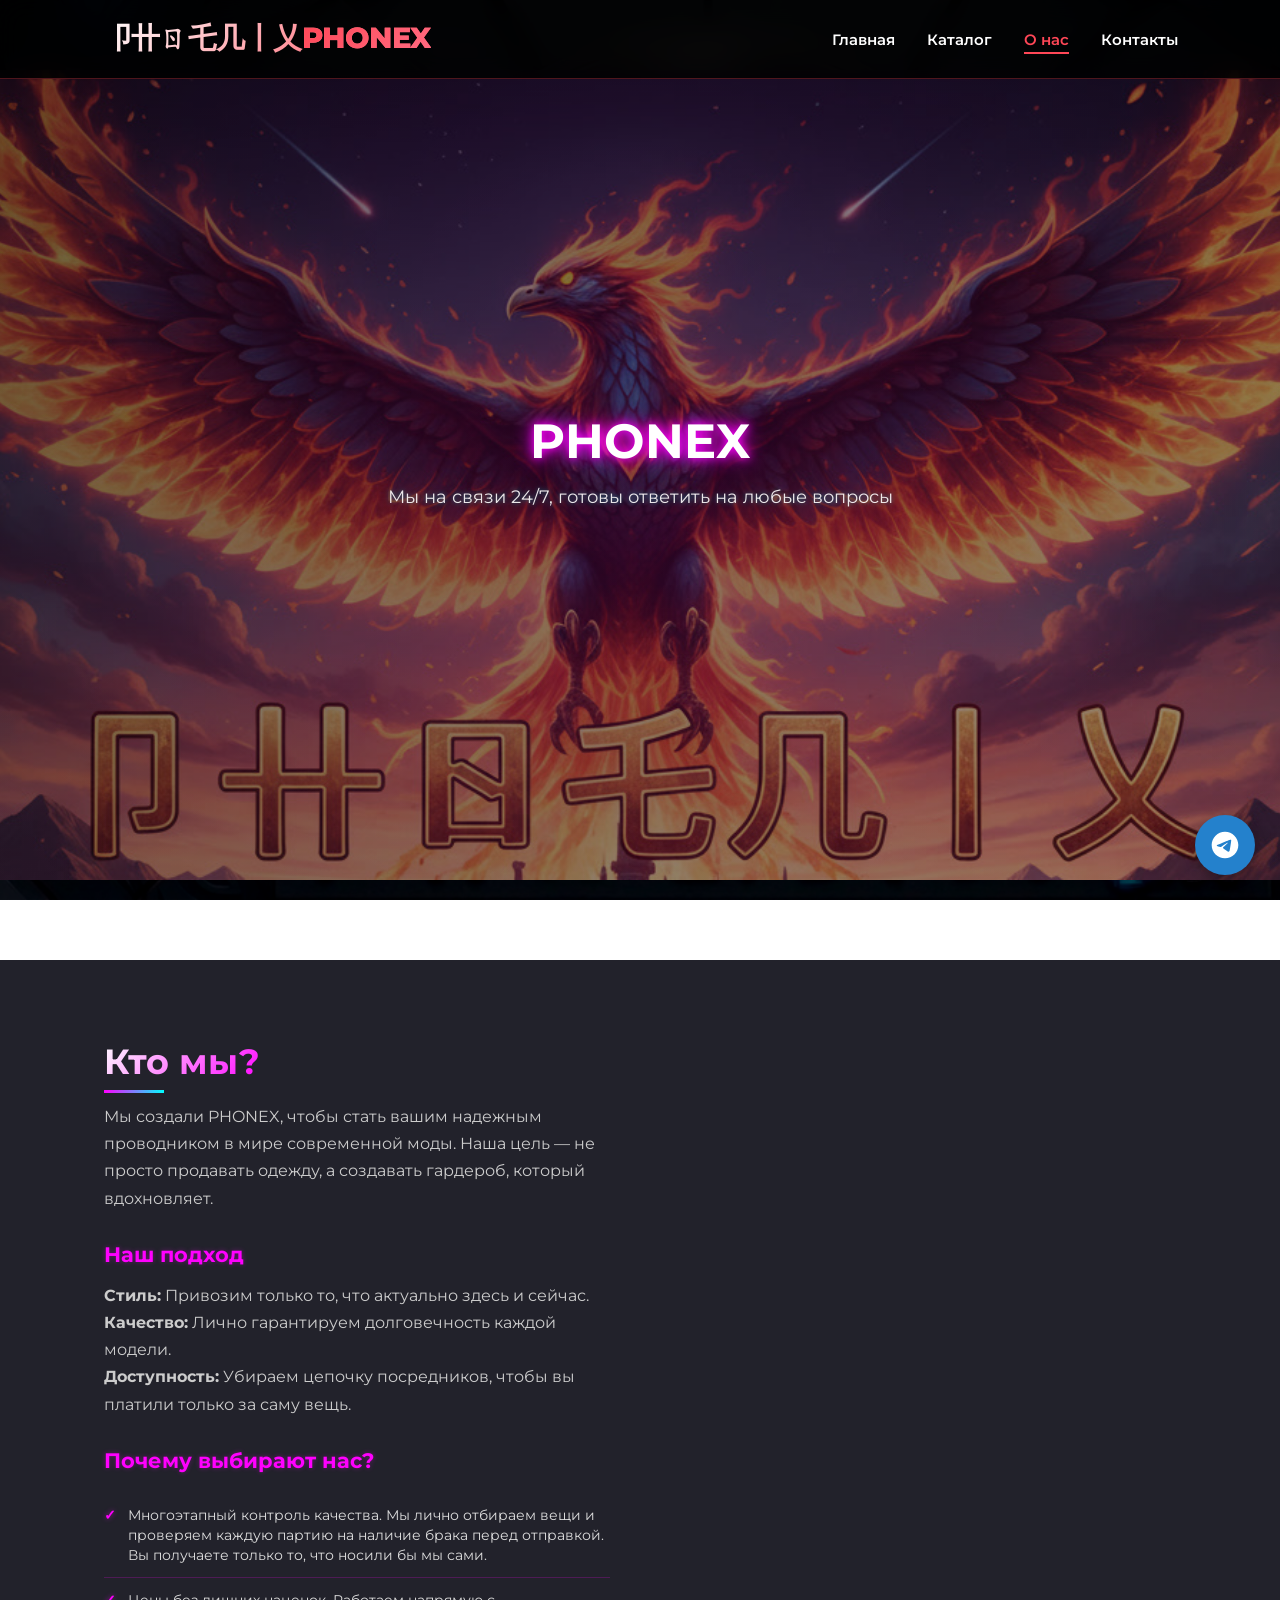
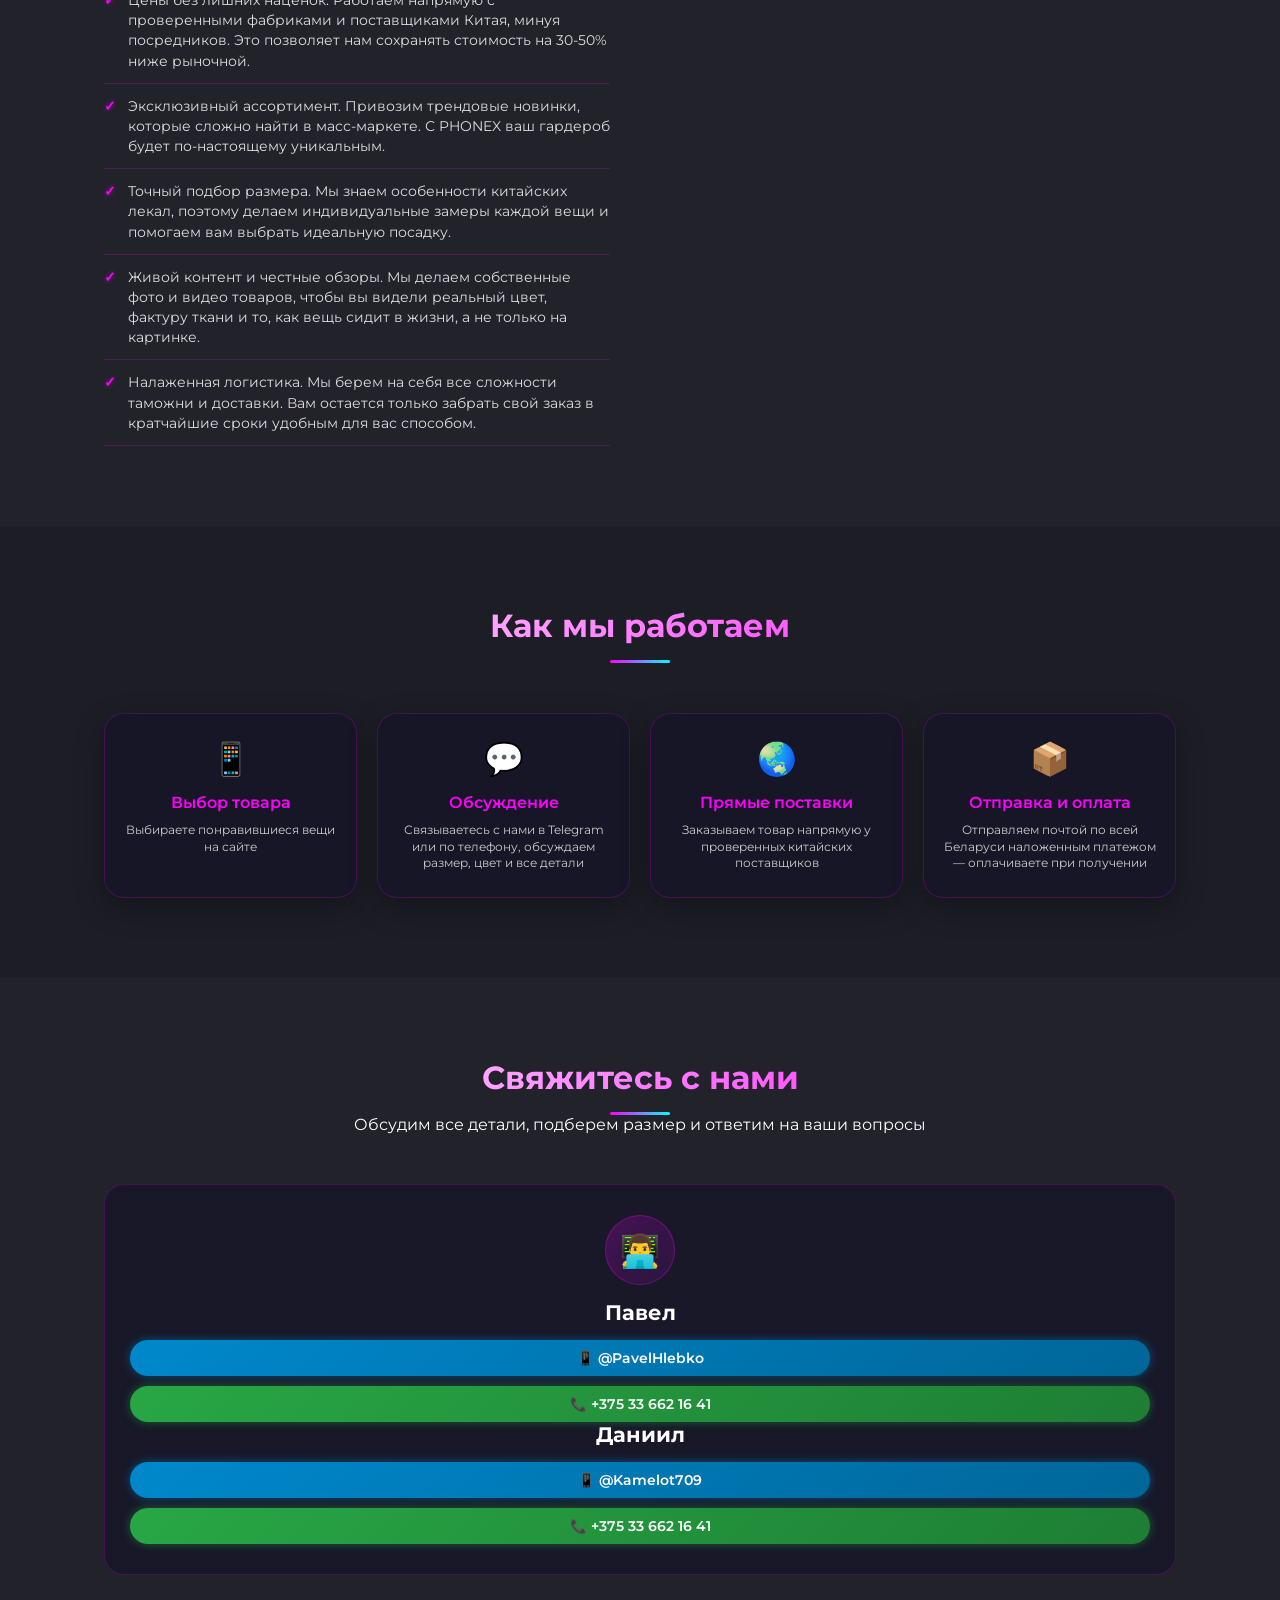
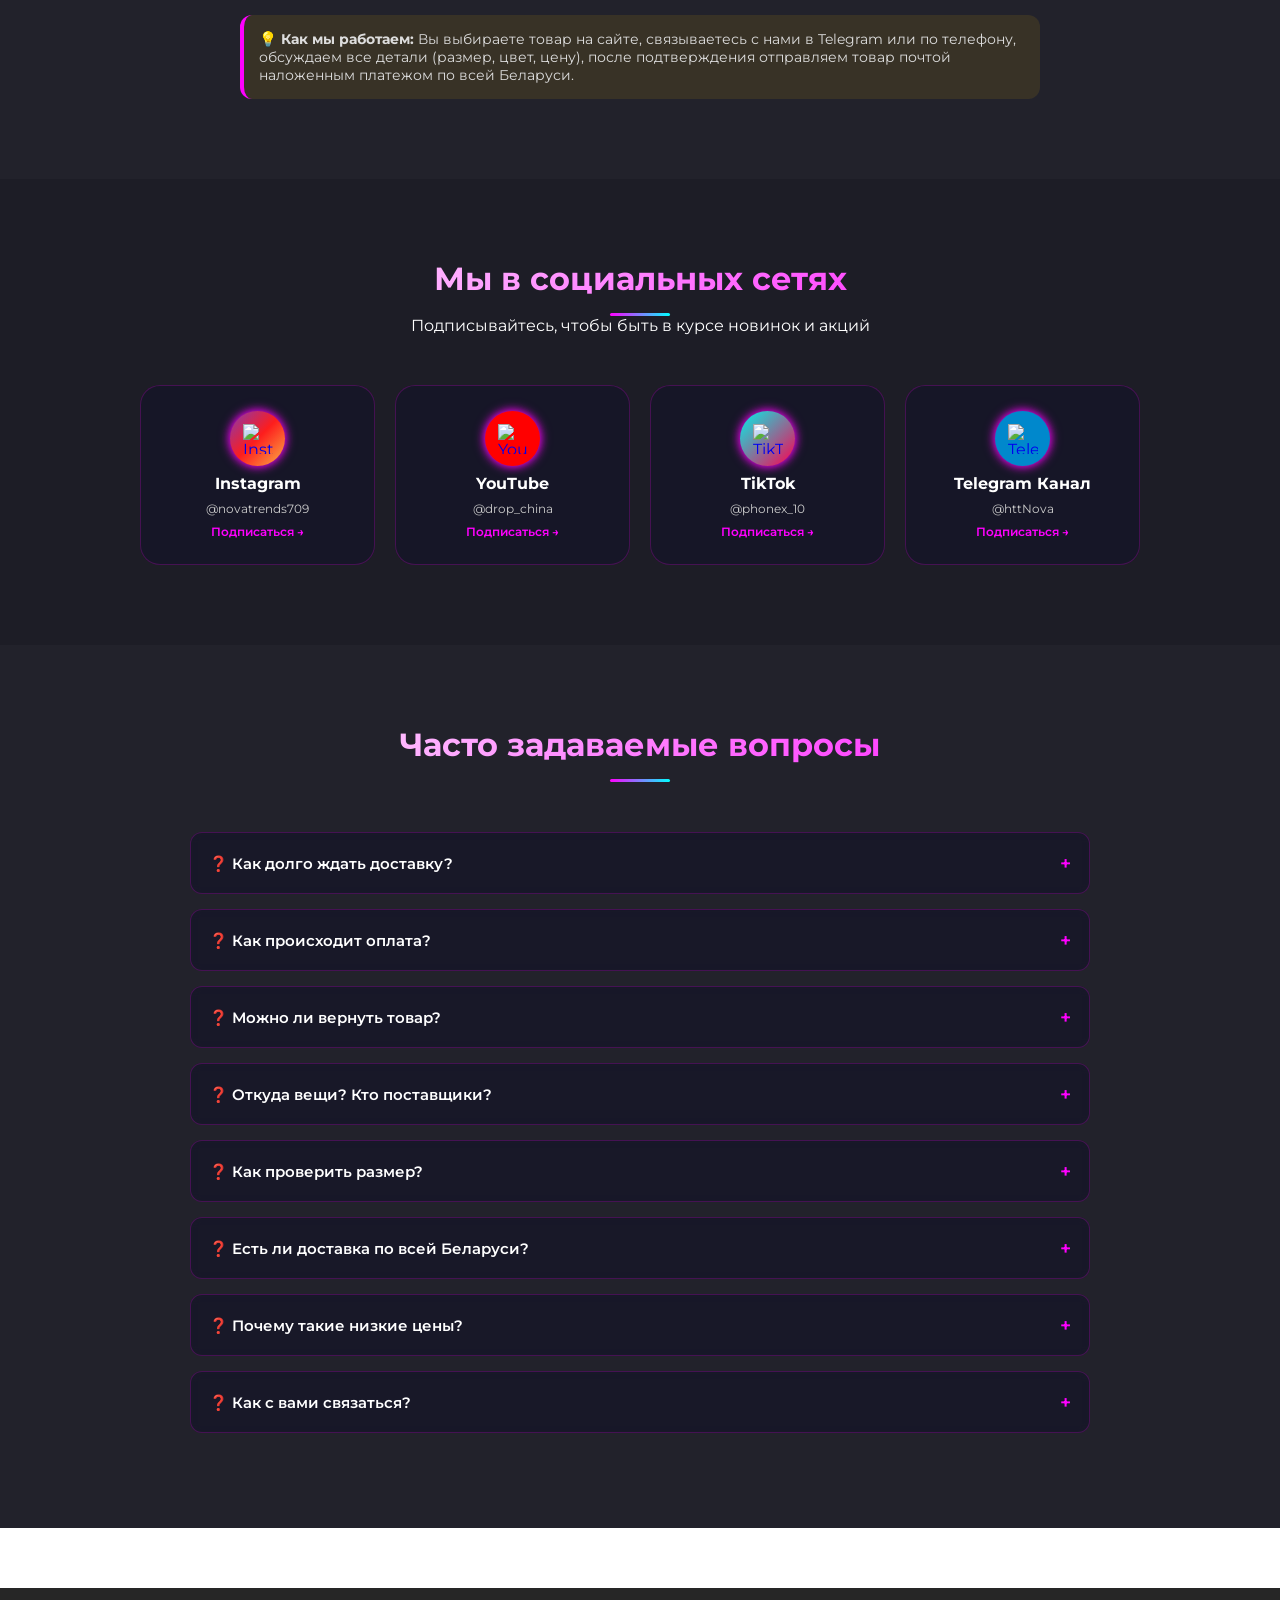
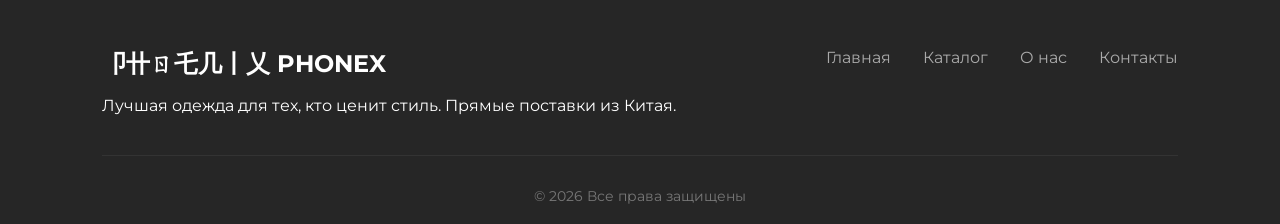
==== contacts.html @ ec7fefde "Update contacts.html" ====
<!DOCTYPE html>
<html lang="ru">
<head>
    <meta charset="UTF-8">
    <meta name="viewport" content="width=device-width, initial-scale=1.0, user-scalable=yes">
    <title>PHONEX | Контакты и о нас</title>
    
    <link href="https://fonts.googleapis.com/css2?family=Montserrat:wght@300;400;500;600;700;800&display=swap" rel="stylesheet">
    <link rel="stylesheet" href="css/global.css">
    <link rel="stylesheet" href="css/contacts.css">
</head>
<body>

    <nav class="navbar">
        <div class="logo">卩卄ㄖ乇几丨乂<span>PHONEX</span></div>
        <div class="burger" id="burger">
            <div></div>
            <div></div>
            <div></div>
        </div>
        <ul class="nav-links" id="navLinks">
            <li><a href="index.html">Главная</a></li>
            <li><a href="index.html#catalog">Каталог</a></li>
            <li><a href="contacts.html" class="active">О нас</a></li>
            <li><a href="#contacts">Контакты</a></li>
        </ul>
    </nav>

    <!-- Hero секция -->
    <header class="hero">
        <div class="hero-content">
            <h1>PHONEX</h1>
            <p>Мы на связи 24/7, готовы ответить на любые вопросы</p>
        </div>
    </header>

    <!-- О нас -->
    <section class="about-section">
        <div class="container">
            <div class="about-grid">
                <div class="about-text">
                    <h2>Кто мы?</h2>
                    <p>Мы создали PHONEX, чтобы стать вашим надежным проводником в мире современной моды. Наша цель — не просто продавать одежду, а создавать гардероб, который вдохновляет.</p>
                    
                    <h3>Наш подход</h3>
                    <p><strong>Стиль:</strong> Привозим только то, что актуально здесь и сейчас.<br>
                    <strong>Качество:</strong> Лично гарантируем долговечность каждой модели.<br>
                    <strong>Доступность:</strong> Убираем цепочку посредников, чтобы вы платили только за саму вещь.</p>
                    
                    <h3>Почему выбирают нас?</h3>
                    <ul class="advantages-list">
                        <li>Многоэтапный контроль качества. Мы лично отбираем вещи и проверяем каждую партию на наличие брака перед отправкой. Вы получаете только то, что носили бы мы сами.</li>
                        <li>Цены без лишних наценок. Работаем напрямую с проверенными фабриками и поставщиками Китая, минуя посредников. Это позволяет нам сохранять стоимость на 30-50% ниже рыночной.</li>
                        <li>Эксклюзивный ассортимент. Привозим трендовые новинки, которые сложно найти в масс-маркете. С PHONEX ваш гардероб будет по-настоящему уникальным.</li>
                        <li>Точный подбор размера. Мы знаем особенности китайских лекал, поэтому делаем индивидуальные замеры каждой вещи и помогаем вам выбрать идеальную посадку.</li>
                        <li>Живой контент и честные обзоры. Мы делаем собственные фото и видео товаров, чтобы вы видели реальный цвет, фактуру ткани и то, как вещь сидит в жизни, а не только на картинке.</li>
                        <li>Налаженная логистика. Мы берем на себя все сложности таможни и доставки. Вам остается только забрать свой заказ в кратчайшие сроки удобным для вас способом.</li>
                    </ul>
                </div>
             <!-- <div class="about-image">
                   <img src="images/phoenix.jpg" alt="PHOENIX">
               </div> -->
            </div>
        </div>
    </section>

    <!-- Доставка -->
    <section class="delivery-section">
        <div class="container">
            <div class="section-title">
                <h2>Как мы работаем</h2>
                <div class="underline"></div>
            </div>
            <div class="delivery-grid">
                <div class="delivery-item">
                    <div class="delivery-icon">📱</div>
                    <h3>Выбор товара</h3>
                    <p>Выбираете понравившиеся вещи на сайте</p>
                </div>
                <div class="delivery-item">
                    <div class="delivery-icon">💬</div>
                    <h3>Обсуждение</h3>
                    <p>Связываетесь с нами в Telegram или по телефону, обсуждаем размер, цвет и все детали</p>
                </div>
                <div class="delivery-item">
                    <div class="delivery-icon">🌏</div>
                    <h3>Прямые поставки</h3>
                    <p>Заказываем товар напрямую у проверенных китайских поставщиков</p>
                </div>
                <div class="delivery-item">
                    <div class="delivery-icon">📦</div>
                    <h3>Отправка и оплата</h3>
                    <p>Отправляем почтой по всей Беларуси наложенным платежом — оплачиваете при получении</p>
                </div>
            </div>
        </div>
    </section>

    <!-- Контакты -->
    <section id="contacts" class="contacts-section">
        <div class="container">
            <div class="section-title">
                <h2>Свяжитесь с нами</h2>
                <div class="underline"></div>
                <p>Обсудим все детали, подберем размер и ответим на ваши вопросы</p>
            </div>
            
            <div class="contact-card">
    <div class="contact-icon">👨‍💻</div>
    
    <h3>Павел</h3>
    <div class="contact-links">
        <a href="https://t.me/PavelHlebko" id="link-pavel" class="contact-btn telegram" target="_blank">
            📱 @PavelHlebko
        </a>
        <a href="tel:+375336621641" class="contact-btn phone" target="_blank">
            📞 +375 33 662 16 41
        </a>
    </div>

    <h3>Даниил</h3>
    <div class="contact-links">
        <a href="https://t.me/Kamelot709" id="link-daniil" class="contact-btn telegram" target="_blank">
            📱 @Kamelot709
        </a>
        <a href="tel:+375336621641" class="contact-btn phone" target="_blank">
            📞 +375 33 662 16 41
        </a>
    </div>
</div>
            
            <div class="info-message">
                <p>💡 <strong>Как мы работаем:</strong> Вы выбираете товар на сайте, связываетесь с нами в Telegram или по телефону, обсуждаем все детали (размер, цвет, цену), после подтверждения отправляем товар почтой наложенным платежом по всей Беларуси.</p>
            </div>
        </div>
    </section>

    <!-- СОЦИАЛЬНЫЕ СЕТИ -->
    <section class="social-section">
        <div class="container">
            <div class="section-title">
                <h2>Мы в социальных сетях</h2>
                <div class="underline"></div>
                <p>Подписывайтесь, чтобы быть в курсе новинок и акций</p>
            </div>
            
            <div class="social-grid">
                <a href="https://www.instagram.com/novatrends709?igsh=MXRoZnNlamFiOXAwdA==" class="social-card" target="_blank" rel="noopener noreferrer">
                    <div class="social-icon instagram">
                        <img src="https://cdn-icons-png.flaticon.com/512/2111/2111463.png" alt="Instagram" width="40" height="40">
                    </div>
                    <h3>Instagram</h3>
                    <p>@novatrends709</p>
                    <span class="social-follow">Подписаться →</span>
                </a>
                
                <a href="https://youtube.com/@drop_china?si=KoEYRS-e4MG2yj-L" class="social-card" target="_blank" rel="noopener noreferrer">
                    <div class="social-icon youtube">
                        <img src="https://cdn-icons-png.flaticon.com/512/1384/1384060.png" alt="YouTube" width="40" height="40">
                    </div>
                    <h3>YouTube</h3>
                    <p>@drop_china</p>
                    <span class="social-follow">Подписаться →</span>
                </a>
                
                <a href="https://www.tiktok.com/@phonex_10?_r=1&_t=ZS-95ryJPwSrS5" class="social-card" target="_blank" rel="noopener noreferrer">
                    <div class="social-icon tiktok">
                        <img src="https://cdn-icons-png.flaticon.com/512/3046/3046126.png" alt="TikTok" width="40" height="40">
                    </div>
                    <h3>TikTok</h3>
                    <p>@phonex_10</p>
                    <span class="social-follow">Подписаться →</span>
                </a>
                
                <a href="https://t.me/httNova" class="social-card" target="_blank" rel="noopener noreferrer">
                    <div class="social-icon telegram-channel">
                        <img src="https://cdn-icons-png.flaticon.com/512/2111/2111646.png" alt="Telegram" width="40" height="40">
                    </div>
                    <h3>Telegram Канал</h3>
                    <p>@httNova</p>
                    <span class="social-follow">Подписаться →</span>
                </a>
            </div>
        </div>
    </section>

    <!-- FAQ -->
    <section class="faq-section">
        <div class="container">
            <div class="section-title">
                <h2>Часто задаваемые вопросы</h2>
                <div class="underline"></div>
            </div>
            
            <div class="faq-grid">
                <div class="faq-item">
                    <div class="faq-question">❓ Как долго ждать доставку?</div>
                    <div class="faq-answer">Обычно доставка по Беларуси занимает 7-14 дней после отправки. Отправляем заказ в течение 1-2 дней после подтверждения всех деталей.</div>
                </div>
                <div class="faq-item">
                    <div class="faq-question">❓ Как происходит оплата?</div>
                    <div class="faq-answer">Оплата наложенным платежом при получении на почте. Вы сначала смотрите товар, потом оплачиваете. Это безопасно и удобно!</div>
                </div>
                <div class="faq-item">
                    <div class="faq-question">❓ Можно ли вернуть товар?</div>
                    <div class="faq-answer">Да, вы можете вернуть товар в течение 14 дней, если он не подошел по размеру, фасону или качеству. Обмен и возврат работают по закону о защите прав потребителей.</div>
                </div>
                <div class="faq-item">
                    <div class="faq-question">❓ Откуда вещи? Кто поставщики?</div>
                    <div class="faq-answer">Все вещи привозим напрямую из Китая от проверенных поставщиков, которых лично отбираем.</div>
                </div>
                <div class="faq-item">
                    <div class="faq-question">❓ Как проверить размер?</div>
                    <div class="faq-answer">Мы поможем подобрать идеальный размер по вашим параметрам. Просто напишите нам свой рост, вес и обычный размер одежды — подберем лучший вариант!</div>
                </div>
                <div class="faq-item">
                    <div class="faq-question">❓ Есть ли доставка по всей Беларуси?</div>
                    <div class="faq-answer">Да! Доставляем почтой в любой город Беларуси: Минск, Гомель, Брест, Витебск, Гродно, Могилёв и все небольшие населенные пункты.</div>
                </div>
                <div class="faq-item">
                    <div class="faq-question">❓ Почему такие низкие цены?</div>
                    <div class="faq-answer">Мы работаем напрямую с китайскими поставщиками и производителями, без посредников. Экономию передаем вам!</div>
                </div>
                <div class="faq-item">
                    <div class="faq-question">❓ Как с вами связаться?</div>
                    <div class="faq-answer">Самый быстрый способ — Telegram (@Kamelot709 или @PavelHlebko). Также можно позвонить по телефонам, указанным выше. Отвечаем быстро!</div>
                </div>
            </div>
        </div>
    </section>

    <!-- Footer -->
    <footer>
        <div class="footer-content">
            <div class="footer-section">
                <h3>卩卄ㄖ乇几丨乂 PHONEX</h3>
                <p>Лучшая одежда для тех, кто ценит стиль. Прямые поставки из Китая.</p>
            </div>
            <div class="footer-links">
                <a href="index.html">Главная</a>
                <a href="index.html#catalog">Каталог</a>
                <a href="contacts.html">О нас</a>
                <a href="#contacts">Контакты</a>
            </div>
        </div>
        <p class="copyright">&copy; 2026 Все права защищены</p>
    </footer>

    <script src="js/global.js"></script>
    <script>
        // Аккордеон для FAQ
        document.querySelectorAll('.faq-question').forEach(question => {
            question.addEventListener('click', () => {
                const faqItem = question.parentElement;
                faqItem.classList.toggle('active');
            });
        });

        // Проверяем, был ли выбран товар с главной страницы
        document.addEventListener('DOMContentLoaded', () => {
            const selectedProduct = localStorage.getItem('selectedProduct');
            if (selectedProduct) {
                const infoMessage = document.querySelector('.info-message');
                if (infoMessage) {
                    const notice = document.createElement('div');
                    notice.style.cssText = `
                        background: rgba(255,0,255,0.15);
                        border-left: 4px solid #ff00ff;
                        padding: 15px;
                        margin-bottom: 20px;
                        border-radius: 12px;
                        color: #fff;
                        text-shadow: 0 0 5px rgba(255,0,255,0.5);
                    `;
                    notice.innerHTML = `✨ Вы выбрали товар: <strong style="color: #ff00ff;">${selectedProduct}</strong><br>Свяжитесь с нами удобным для вас способом, чтобы обсудить детали покупки!`;
                    infoMessage.parentNode.insertBefore(notice, infoMessage);
                }
                localStorage.removeItem('selectedProduct');
            }
        });
    </script>
    <a href="https://t.me/PhoenixClothes_bot" class="tg-floating-button" target="_blank" rel="noopener noreferrer">
        <svg viewBox="0 0 24 24" class="tg-icon">
            <path d="M12 2C6.48 2 2 6.48 2 12s4.48 10 10 10 10-4.48 10-10S17.52 2 12 2zm4.64 6.8c-.15 1.58-.8 5.42-1.13 7.19-.14.75-.42 1-.68 1.03-.58.05-1.02-.38-1.58-.75-.88-.58-1.38-.94-2.23-1.5-1-.65-.35-1.01.22-1.59.15-.15 2.71-2.48 2.76-2.69a.2.2 0 0 0-.05-.18c-.06-.05-.14-.03-.21-.02-.09.02-1.49.95-4.22 2.79-.4.27-.76.41-1.08.4-.36-.01-1.04-.2-1.55-.37-.63-.2-1.12-.31-1.08-.66.02-.18.27-.36.74-.55 2.92-1.27 4.86-2.11 5.83-2.51 2.78-1.16 3.35-1.36 3.73-1.36.08 0 .27.02.39.12.1.08.13.19.14.27-.01.06.01.24 0 .38z"/>
        </svg>
    </a>
</body>
</html>
---- css/global.css ----
/* ========================================
   GLOBAL STYLES - с фоновым изображением
   ======================================== */
* {
    margin: 0;
    padding: 0;
    box-sizing: border-box;
}

/* Базовый масштаб для всего сайта */
:root {
    --base-scale: 1;
    --primary: #ff4757;
    --primary-dark: #e03e4e;
    --dark: #1a1a2e;
    --gray: #6c757d;
    --gray-light: #f8f9fa;
    --white: #ffffff;
    --shadow: 0 10px 30px rgba(0,0,0,0.05);
    --shadow-hover: 0 20px 40px rgba(0,0,0,0.1);
    --border-radius: 20px;
    --transition: all 0.3s cubic-bezier(0.4, 0, 0.2, 1);
}

/* === ФОНОВОЕ ИЗОБРАЖЕНИЕ ДЛЯ ВСЕГО САЙТА === */
body {
    font-family: 'Montserrat', sans-serif;
    background: url('../images/BackgroundMain.png') center/cover fixed no-repeat;
    color: #ffffff;
    scroll-behavior: smooth;
    overflow-x: hidden;
    position: relative;
    min-height: 100vh;
}

/* Затемняющий слой поверх фона */
body::before {
    content: '';
    position: fixed;
    top: 0;
    left: 0;
    width: 100%;
    height: 100%;
    background: rgba(0, 0, 0, 0.7);
    z-index: -1;
}

/* Навигация - тёмная, НЕ меняет цвет при скролле */
.navbar {
    display: flex;
    justify-content: space-between;
    align-items: center;
    padding: 1.2rem 8%;
    background: rgba(0, 0, 0, 0.85);
    backdrop-filter: blur(12px);
    position: fixed;
    width: 100%;
    top: 0;
    z-index: 1000;
    border-bottom: 1px solid rgba(255, 71, 87, 0.3);
    transition: all 0.3s ease;
}

/* Убираем изменение цвета навбара при скролле */
.navbar.scrolled {
    background: rgba(0, 0, 0, 0.9);
}

.logo {
    font-size: 1.8rem;
    font-weight: 800;
    letter-spacing: -0.5px;
    background: linear-gradient(135deg, #ffffff 0%, #ff4757 100%);
    -webkit-background-clip: text;
    background-clip: text;
    color: transparent;
}

.logo span { 
    background: linear-gradient(135deg, #ff4757 0%, #ff6b81 100%);
    -webkit-background-clip: text;
    background-clip: text;
    color: transparent;
}

.nav-links {
    display: flex;
    list-style: none;
    gap: 2rem;
}

.nav-links li a {
    text-decoration: none;
    color: #ffffff;
    font-size: 0.95rem;
    font-weight: 600;
    transition: 0.3s;
    position: relative;
}

.nav-links li a::after {
    content: '';
    position: absolute;
    bottom: -5px;
    left: 0;
    width: 0;
    height: 2px;
    background: #ff4757;
    transition: 0.3s;
}

.nav-links li a:hover::after,
.nav-links li a.active::after {
    width: 100%;
}

.nav-links li a:hover,
.nav-links li a.active {
    color: #ff4757;
}

/* Бургер-меню */
.burger {
    display: none;
    flex-direction: column;
    cursor: pointer;
    gap: 5px;
}

.burger div {
    width: 25px;
    height: 2px;
    background: #ffffff;
    transition: 0.3s;
}

/* Hero секция - для главной страницы */
.hero {
    height: 90vh;
    background: rgba(0,0,0,0.3);
    display: flex;
    align-items: center;
    justify-content: center;
    text-align: center;
    color: white;
    margin-bottom: 80px;
    margin-top: 70px;
    border-radius: 0;
}

.hero-content h1 {
    font-size: 4rem;
    font-weight: 800;
    margin-bottom: 1rem;
    text-shadow: 2px 2px 4px rgba(0,0,0,0.5);
}

.hero-content p {
    font-size: 1.2rem;
    margin-bottom: 2rem;
    text-shadow: 1px 1px 2px rgba(0,0,0,0.5);
}

/* Модальное окно */
.modal {
    display: none;
    position: fixed;
    top: 0;
    left: 0;
    width: 100%;
    height: 100%;
    background: rgba(0,0,0,0.9);
    z-index: 2000;
    justify-content: center;
    align-items: center;
}

.modal-content {
    background: white;
    max-width: 500px;
    width: 90%;
    border-radius: 24px;
    padding: 2rem;
    text-align: center;
    position: relative;
    animation: modalFade 0.3s ease;
}

.close-modal {
    position: absolute;
    top: 15px;
    right: 20px;
    font-size: 2rem;
    cursor: pointer;
    color: #999;
    transition: 0.3s;
}

.close-modal:hover {
    color: #ff4757;
}

@keyframes modalFade {
    from { transform: scale(0.8); opacity: 0; }
    to { transform: scale(1); opacity: 1; }
}

/* Footer */
footer {
    background: rgba(0, 0, 0, 0.85);
    backdrop-filter: blur(10px);
    color: #fff;
    padding: 60px 8% 20px;
    margin-top: 60px;
}

.footer-content {
    display: flex;
    justify-content: space-between;
    flex-wrap: wrap;
    gap: 2rem;
    border-bottom: 1px solid #333;
    padding-bottom: 40px;
}

.footer-section h3 {
    font-size: 1.5rem;
    margin-bottom: 1rem;
}

.footer-links {
    display: flex;
    gap: 2rem;
    flex-wrap: wrap;
}

.footer-links a {
    color: #aaa;
    text-decoration: none;
    transition: 0.3s;
}

.footer-links a:hover { 
    color: #ff4757; 
}

.copyright {
    text-align: center;
    margin-top: 2rem;
    color: #777;
    font-size: 0.85rem;
}

/* Toast уведомления */
.toast {
    position: fixed;
    bottom: 30px;
    right: 30px;
    background: #ff4757;
    color: white;
    padding: 1rem 1.5rem;
    border-radius: 50px;
    font-weight: 500;
    z-index: 1500;
    animation: slideIn 0.3s ease;
    box-shadow: 0 5px 15px rgba(0,0,0,0.2);
}

@keyframes slideIn {
    from { transform: translateX(100%); opacity: 0; }
    to { transform: translateX(0); opacity: 1; }
}

/* Адаптив */
@media (max-width: 768px) {
    .burger { display: flex; }
    
    .nav-links {
        position: fixed;
        top: 70px;
        left: -100%;
        width: 100%;
        height: calc(100vh - 70px);
        background: rgba(0, 0, 0, 0.95);
        backdrop-filter: blur(12px);
        flex-direction: column;
        align-items: center;
        padding-top: 3rem;
        transition: 0.4s;
        gap: 2rem;
        z-index: 999;
    }
    
    .nav-links li a {
        color: white;
        font-size: 1.2rem;
    }
    
    .nav-links.active { left: 0; }
    .footer-content { flex-direction: column; text-align: center; }
    .footer-links { justify-content: center; }
    .hero { height: 70vh; margin-top: 60px; }
    .hero-content h1 { font-size: 2.2rem; }
}
/* ========== КИБЕРПАНК СТИЛИЗАЦИЯ ========== */

/* Неоновые цвета */
:root {
    --neon-pink: #ff00ff;
    --neon-cyan: #00ffff;
    --neon-purple: #bf00ff;
}

/* Глитч анимация */
@keyframes glitch {
    0%, 100% { text-shadow: -2px 0 var(--neon-cyan), 2px 0 var(--neon-pink); }
    50% { text-shadow: 2px 0 var(--neon-cyan), -2px 0 var(--neon-pink); }
}

/* Заголовок Hero */
.hero-content h1 {
    animation: glitch 3s infinite;
    text-shadow: 0 0 10px var(--neon-pink);
}

/* Кнопки */
.cta-btn, .discuss-btn, .modal-contact-btn, .filter-btn.active {
    background: linear-gradient(135deg, var(--neon-pink), var(--neon-purple));
    box-shadow: 0 0 15px var(--neon-pink);
    border: none;
}

.cta-btn:hover, .discuss-btn:hover {
    box-shadow: 0 0 30px var(--neon-pink);
}

/* Карточки */
.product-card, .contact-card, .delivery-item, .social-card {
    background: rgba(20, 20, 40, 0.7);
    backdrop-filter: blur(10px);
    border: 1px solid rgba(255, 0, 255, 0.3);
}

.product-card:hover, .contact-card:hover {
    border-color: var(--neon-cyan);
    box-shadow: 0 0 20px rgba(0, 255, 255, 0.3);
}

/* Цена, бейджи */
.price, .category-tag, .badge {
    color: var(--neon-pink);
}

.badge, .category-tag {
    background: rgba(0, 0, 0, 0.7);
    backdrop-filter: blur(5px);
}

/* Статистика */
.stats-bar {
    border: 1px solid var(--neon-pink);
    box-shadow: 0 0 15px rgba(255, 0, 255, 0.3);
    background: rgba(0, 0, 0, 0.5);
}

/* Соцсети */
.social-icon {
    filter: drop-shadow(0 0 5px var(--neon-pink));
}

/* Подчёркивание */
.underline {
    background: linear-gradient(90deg, var(--neon-pink), var(--neon-cyan));
    height: 2px;
}

/* =====================================================================
   ДИНАМИЧЕСКАЯ КНОПКА TELEGRAM (ВАРИАНТ 2: ПОКАЧИВАНИЕ)
   ===================================================================== */
.tg-floating-button {
    position: fixed;
    bottom: 25px;       
    right: 25px;        /* Перенос на правую сторону */
    width: 60px;        
    height: 60px;       
    background-color: #2481cc; 
    border-radius: 50%; 
    display: flex;
    align-items: center;
    justify-content: center;
    box-shadow: 0 4px 12px rgba(0, 0, 0, 0.25); 
    z-index: 1000;      
    transition: transform 0.3s ease, background-color 0.3s ease;
    
    /* Подключение анимации покачивания */
    animation: tg-wobble 3.5s infinite ease-in-out;
}

.tg-floating-button:hover {
    transform: scale(1.1) !important; /* !important нужен для перекрытия анимации */
    background-color: #1a6baf;
}

.tg-icon {
    width: 32px;
    height: 32px;
    fill: #ffffff; 
}

/* Логика анимации покачивания (с паузой между циклами) */
@keyframes tg-wobble {
    0%, 100%, 20% { transform: rotate(0); }
    25% { transform: rotate(15deg); }
    30% { transform: rotate(-15deg); }
    35% { transform: rotate(10deg); }
    40% { transform: rotate(-10deg); }
    45% { transform: rotate(0); }
}

/* =====================================================================
   Скрытие элементов интерфейса при открытии внутри Telegram Web App 
   ===================================================================== */
body.telegram-view .navbar,
body.telegram-view .hero,
body.telegram-view footer {
    display: none !important;
}

/* Убираем отступы сверху, так как навбара больше нет */
body.telegram-view main {
    padding-top: 20px !important;
    margin-top: 0 !important;
}
---- css/contacts.css ----
/* ========================================
   CONTACTS PAGE - НЕОНОВАЯ ВЕРСИЯ
   ======================================== */

.container {
    max-width: 1200px;
    margin: 0 auto;
    padding: 0 5%;
}

/* Hero секция - с картинкой phoenix.jpg */
.hero {
    height: 90vh;
    background: linear-gradient(135deg, rgba(0,0,0,0.6), rgba(0,0,0,0.4)), 
                url('../images/phoenix.jpg');
    background-size: cover;
    background-position: center;
    background-repeat: no-repeat;
    display: flex;
    align-items: center;
    justify-content: center;
    text-align: center;
    color: white;
    margin-top: 70px;
    position: relative;
    overflow: hidden;
}

.hero::before {
    content: '';
    position: absolute;
    top: -50%;
    left: -50%;
    width: 200%;
    height: 200%;
    background: radial-gradient(circle, rgba(255,0,255,0.1) 0%, transparent 70%);
    animation: rotateGlow 20s linear infinite;
    pointer-events: none;
}

@keyframes rotateGlow {
    from { transform: rotate(0deg); }
    to { transform: rotate(360deg); }
}

.hero-content {
    position: relative;
    z-index: 2;
}

.hero-content h1 {
    font-size: 3rem;
    font-weight: 700;
    margin-bottom: 1rem;
    text-shadow: 0 0 10px #ff00ff, 0 0 20px #ff00ff;
    animation: glitchContact 3s infinite;
}

@keyframes glitchContact {
    0%, 100% { text-shadow: -1px 0 #00ffff, 1px 0 #ff00ff; }
    50% { text-shadow: 1px 0 #00ffff, -1px 0 #ff00ff; }
}

.hero-content p {
    font-size: 1.1rem;
    opacity: 0.9;
    text-shadow: 0 0 5px rgba(0,255,255,0.5);
}

/* ========== ДЛЯ ТЕЛЕФОНОВ - СМЕЩАЕМ НАДПИСЬ PHONEX ВНИЗ ========== */
@media (max-width: 768px) {
    .hero-content {
        transform: translateY(30px);
    }
    .hero-content h1 {
        font-size: 2rem;
    }
    .hero-content p {
        font-size: 0.9rem;
    }
}

@media (max-width: 480px) {
    .hero-content {
        transform: translateY(50px);
    }
    .hero-content h1 {
        font-size: 1.8rem;
    }
    .hero-content p {
        font-size: 0.8rem;
    }
}

/* About Section */
.about-section {
    padding: 80px 0;
    background: rgba(10, 10, 20, 0.9);
}

.about-grid {
    display: grid;
    grid-template-columns: 1fr 1fr;
    gap: 60px;
    align-items: center;
}

/* === ИСПРАВЛЕННЫЙ БЛОК about-text === */
.about-text {
    width: 100%;
}

.about-text h2 {
    font-size: 2.2rem;
    font-weight: 700;
    margin-bottom: 20px;
    background: linear-gradient(135deg, #fff, #ff00ff);
    -webkit-background-clip: text;
    background-clip: text;
    color: transparent;
    position: relative;
    display: inline-block;
}

.about-text h2::after {
    content: '';
    position: absolute;
    bottom: -10px;
    left: 0;
    width: 60px;
    height: 3px;
    background: linear-gradient(90deg, #ff00ff, #00ffff);
}

.about-text h3 {
    font-size: 1.3rem;
    margin: 30px 0 15px;
    color: #ff00ff;
    text-shadow: 0 0 5px rgba(255,0,255,0.3);
}

.about-text p {
    line-height: 1.7;
    color: #ccc;
    text-align: left;
    width: 100%;
}

.advantages-list {
    list-style: none;
    margin-top: 20px;
    width: 100%;
}

.advantages-list li {
    padding: 12px 0;
    display: flex;
    align-items: flex-start;
    gap: 12px;
    border-bottom: 1px solid rgba(255,0,255,0.2);
    color: #ddd;
    font-size: 0.9rem;
    line-height: 1.4;
    width: 100%;
}

.advantages-list li::before {
    content: '✓';
    color: #ff00ff;
    font-weight: bold;
    text-shadow: 0 0 5px rgba(255,0,255,0.5);
    flex-shrink: 0;
}
/* === КОНЕЦ ИСПРАВЛЕННОГО БЛОКА === */

.about-image img {
    width: 100%;
    border-radius: 20px;
    box-shadow: 0 0 30px rgba(255,0,255,0.2);
    transition: all 0.3s ease;
    border: 1px solid rgba(255,0,255,0.3);
}

.about-image img:hover {
    transform: scale(1.02);
    box-shadow: 0 0 50px rgba(255,0,255,0.4);
}

/* Delivery Section */
.delivery-section {
    padding: 80px 0;
    background: rgba(5, 5, 15, 0.9);
}

.section-title {
    text-align: center;
    margin-bottom: 50px;
}

.section-title h2 {
    font-size: 2rem;
    font-weight: 700;
    background: linear-gradient(135deg, #fff, #ff00ff);
    -webkit-background-clip: text;
    background-clip: text;
    color: transparent;
}

.underline {
    width: 60px;
    height: 3px;
    background: linear-gradient(90deg, #ff00ff, #00ffff);
    margin: 15px auto 0;
    border-radius: 3px;
}

.delivery-grid {
    display: grid;
    grid-template-columns: repeat(4, 1fr);
    gap: 20px;
}

.delivery-item {
    text-align: center;
    padding: 25px 15px;
    background: rgba(20, 20, 40, 0.7);
    backdrop-filter: blur(5px);
    border-radius: 20px;
    transition: all 0.3s ease;
    box-shadow: 0 10px 30px rgba(0,0,0,0.3);
    border: 1px solid rgba(255,0,255,0.2);
}

.delivery-item:hover {
    transform: translateY(-8px);
    box-shadow: 0 0 30px rgba(255,0,255,0.3);
    border-color: #ff00ff;
}

.delivery-icon {
    font-size: 2rem;
    margin-bottom: 15px;
}

.delivery-item h3 {
    font-size: 1rem;
    margin-bottom: 10px;
    font-weight: 600;
    color: #ff00ff;
}

.delivery-item p {
    font-size: 0.75rem;
    color: #ccc;
    line-height: 1.4;
}

/* Contacts Section */
.contacts-section {
    padding: 80px 0;
    background: rgba(10, 10, 20, 0.9);
}

.contacts-grid {
    display: grid;
    grid-template-columns: repeat(2, 1fr);
    gap: 30px;
    max-width: 800px;
    margin: 0 auto;
}

.contact-card {
    background: rgba(20, 20, 40, 0.7);
    backdrop-filter: blur(5px);
    border-radius: 20px;
    padding: 30px 25px;
    text-align: center;
    transition: all 0.3s ease;
    border: 1px solid rgba(255,0,255,0.2);
}

.contact-card:hover {
    transform: translateY(-5px);
    border-color: #ff00ff;
    box-shadow: 0 0 30px rgba(255,0,255,0.3);
}

.contact-icon {
    width: 70px;
    height: 70px;
    background: linear-gradient(135deg, rgba(255,0,255,0.2), rgba(191,0,255,0.1));
    border-radius: 50%;
    display: flex;
    align-items: center;
    justify-content: center;
    margin: 0 auto 15px;
    font-size: 2rem;
    border: 1px solid rgba(255,0,255,0.3);
}

.contact-card h3 {
    font-size: 1.3rem;
    margin-bottom: 15px;
    color: #fff;
}

.contact-links {
    display: flex;
    flex-direction: column;
    gap: 10px;
}

.contact-btn {
    display: flex;
    align-items: center;
    justify-content: center;
    gap: 10px;
    padding: 10px 15px;
    border-radius: 50px;
    text-decoration: none;
    font-weight: 600;
    transition: all 0.3s ease;
    font-size: 0.85rem;
}

.contact-btn.telegram {
    background: linear-gradient(135deg, #0088cc, #006699);
    color: white;
    box-shadow: 0 0 10px rgba(0,136,204,0.5);
}

.contact-btn.telegram:hover {
    transform: translateY(-2px);
    box-shadow: 0 0 20px rgba(0,136,204,0.8);
}

.contact-btn.phone {
    background: linear-gradient(135deg, #28a745, #1e7e34);
    color: white;
    box-shadow: 0 0 10px rgba(40,167,69,0.5);
}

.contact-btn.phone:hover {
    transform: translateY(-2px);
    box-shadow: 0 0 20px rgba(40,167,69,0.8);
}

.operator-badge {
    display: inline-block;
    padding: 4px 12px;
    background: rgba(255,0,255,0.15);
    border-radius: 30px;
    font-size: 0.7rem;
    font-weight: 600;
    color: #ff00ff;
    margin-top: 10px;
}

.operator-badge.mts {
    color: #00ffff;
}

.info-message {
    background: rgba(255, 193, 7, 0.1);
    border-left: 4px solid #ff00ff;
    padding: 15px;
    border-radius: 12px;
    margin-top: 40px;
    max-width: 800px;
    margin: 40px auto 0;
    font-size: 0.9rem;
    color: #ddd;
}

/* Социальные сети */
.social-section {
    padding: 80px 0;
    background: rgba(5, 5, 15, 0.9);
}

.social-grid {
    display: grid;
    grid-template-columns: repeat(4, 1fr);
    gap: 20px;
    max-width: 1000px;
    margin: 0 auto;
}

.social-card {
    background: rgba(20, 20, 40, 0.7);
    backdrop-filter: blur(5px);
    border-radius: 20px;
    padding: 25px 15px;
    text-align: center;
    text-decoration: none;
    transition: all 0.3s ease;
    border: 1px solid rgba(255,0,255,0.2);
    display: flex;
    flex-direction: column;
    align-items: center;
    gap: 8px;
}

.social-card:hover {
    transform: translateY(-8px);
    border-color: #ff00ff;
    box-shadow: 0 0 30px rgba(255,0,255,0.3);
}

.social-icon {
    width: 55px;
    height: 55px;
    border-radius: 50%;
    display: flex;
    align-items: center;
    justify-content: center;
    box-shadow: 0 0 10px rgba(255,0,255,0.3);
}

.social-icon.instagram {
    background: linear-gradient(135deg, #833ab4, #fd1d1d, #fcb045);
}

.social-icon.youtube {
    background: #ff0000;
}

.social-icon.tiktok {
    background: linear-gradient(135deg, #00f2ea, #ff0050);
}

.social-icon.telegram-channel {
    background: #0088cc;
}

.social-icon img {
    width: 30px !important;
    height: 30px !important;
}

.social-card h3 {
    font-size: 1rem;
    font-weight: 700;
    color: #fff;
    margin: 0;
}

.social-card p {
    font-size: 0.75rem;
    color: #ccc;
    margin: 0;
}

.social-follow {
    font-size: 0.75rem;
    font-weight: 600;
    color: #ff00ff;
    display: flex;
    align-items: center;
    gap: 5px;
    transition: all 0.3s ease;
}

.social-card:hover .social-follow {
    gap: 10px;
    text-shadow: 0 0 5px rgba(255,0,255,0.5);
}

/* FAQ Section */
.faq-section {
    padding: 80px 0;
    background: rgba(10, 10, 20, 0.9);
}

.faq-grid {
    max-width: 900px;
    margin: 0 auto;
}

.faq-item {
    background: rgba(20, 20, 40, 0.7);
    backdrop-filter: blur(5px);
    border-radius: 12px;
    margin-bottom: 15px;
    overflow: hidden;
    transition: all 0.3s ease;
    border: 1px solid rgba(255,0,255,0.2);
}

.faq-item:hover {
    transform: translateX(5px);
    border-color: #ff00ff;
}

.faq-question {
    padding: 18px;
    font-weight: 600;
    font-size: 0.95rem;
    cursor: pointer;
    display: flex;
    justify-content: space-between;
    align-items: center;
    transition: all 0.3s ease;
    color: #fff;
}

.faq-question:hover {
    background: rgba(255, 0, 255, 0.1);
}

.faq-question::after {
    content: '+';
    font-size: 1.2rem;
    color: #ff00ff;
}

.faq-item.active .faq-question::after {
    content: '-';
}

.faq-answer {
    padding: 0 18px 18px;
    display: none;
    color: #ccc;
    font-size: 0.85rem;
    line-height: 1.5;
}

.faq-item.active .faq-answer {
    display: block;
    animation: fadeInAnswer 0.3s ease;
}

@keyframes fadeInAnswer {
    from { opacity: 0; transform: translateY(-10px); }
    to { opacity: 1; transform: translateY(0); }
}

/* Адаптив */
@media (max-width: 1024px) {
    .hero { margin-top: 60px; }
    .about-grid { gap: 40px; }
    .delivery-grid { gap: 15px; }
    .social-grid { gap: 15px; }
}

@media (max-width: 768px) {
    .hero { height: 40vh; }
    .about-section, .delivery-section, .contacts-section, .social-section, .faq-section { padding: 50px 0; }
    .about-grid { grid-template-columns: 1fr; }
    .about-image { order: -1; }
    .container { padding: 0 4%; }
    
    .delivery-grid {
        grid-template-columns: repeat(2, 1fr);
        gap: 15px;
    }
    
    .social-grid {
        grid-template-columns: repeat(2, 1fr);
        gap: 15px;
    }
    
    .delivery-item { padding: 15px 10px; }
    .delivery-icon { font-size: 1.6rem; }
    .delivery-item h3 { font-size: 0.85rem; }
    .delivery-item p { font-size: 0.7rem; }
    
    .social-card { padding: 15px 12px; }
    .social-icon { width: 45px; height: 45px; }
    .social-icon img { width: 25px !important; height: 25px !important; }
    .social-card h3 { font-size: 0.85rem; }
    .social-card p { font-size: 0.7rem; }
    .social-follow { font-size: 0.7rem; }
    
    .advantages-list li {
        font-size: 0.8rem;
        padding: 10px 0;
    }
}

@media (max-width: 480px) {
    .hero { height: 35vh; margin-top: 60px; }
    .section-title h2 { font-size: 1.6rem; }
    .container { padding: 0 3%; }
    
    .delivery-grid { gap: 10px; }
    .delivery-item { padding: 12px 8px; }
    .delivery-icon { font-size: 1.4rem; }
    .delivery-item h3 { font-size: 0.75rem; }
    .delivery-item p { font-size: 0.65rem; }
    
    .contacts-grid {
        grid-template-columns: 1fr;
        gap: 20px;
    }
    .contact-card { padding: 25px 20px; }
    .contact-icon { width: 60px; height: 60px; font-size: 1.6rem; }
    .contact-card h3 { font-size: 1.2rem; }
    .contact-btn { font-size: 0.8rem; padding: 8px 12px; }
    
    .social-grid { gap: 10px; }
    .social-card { padding: 12px 8px; }
    .social-icon { width: 40px; height: 40px; }
    .social-icon img { width: 22px !important; height: 22px !important; }
    .social-card h3 { font-size: 0.75rem; }
    .social-card p { font-size: 0.65rem; }
    .social-follow { font-size: 0.65rem; }
    
    .faq-question { font-size: 0.85rem; padding: 15px; }
    .faq-answer { font-size: 0.75rem; padding: 0 15px 15px; }
    .info-message { font-size: 0.8rem; padding: 12px; }
    .advantages-list li {
        font-size: 0.75rem;
        padding: 8px 0;
    }
}

@media (max-width: 380px) {
    .delivery-item { padding: 10px 6px; }
    .delivery-icon { font-size: 1.2rem; }
    .delivery-item h3 { font-size: 0.7rem; }
    .delivery-item p { font-size: 0.6rem; }
    .social-card { padding: 10px 6px; }
    .social-card h3 { font-size: 0.7rem; }
    .social-card p { font-size: 0.6rem; }
    .social-follow { font-size: 0.6rem; }
}
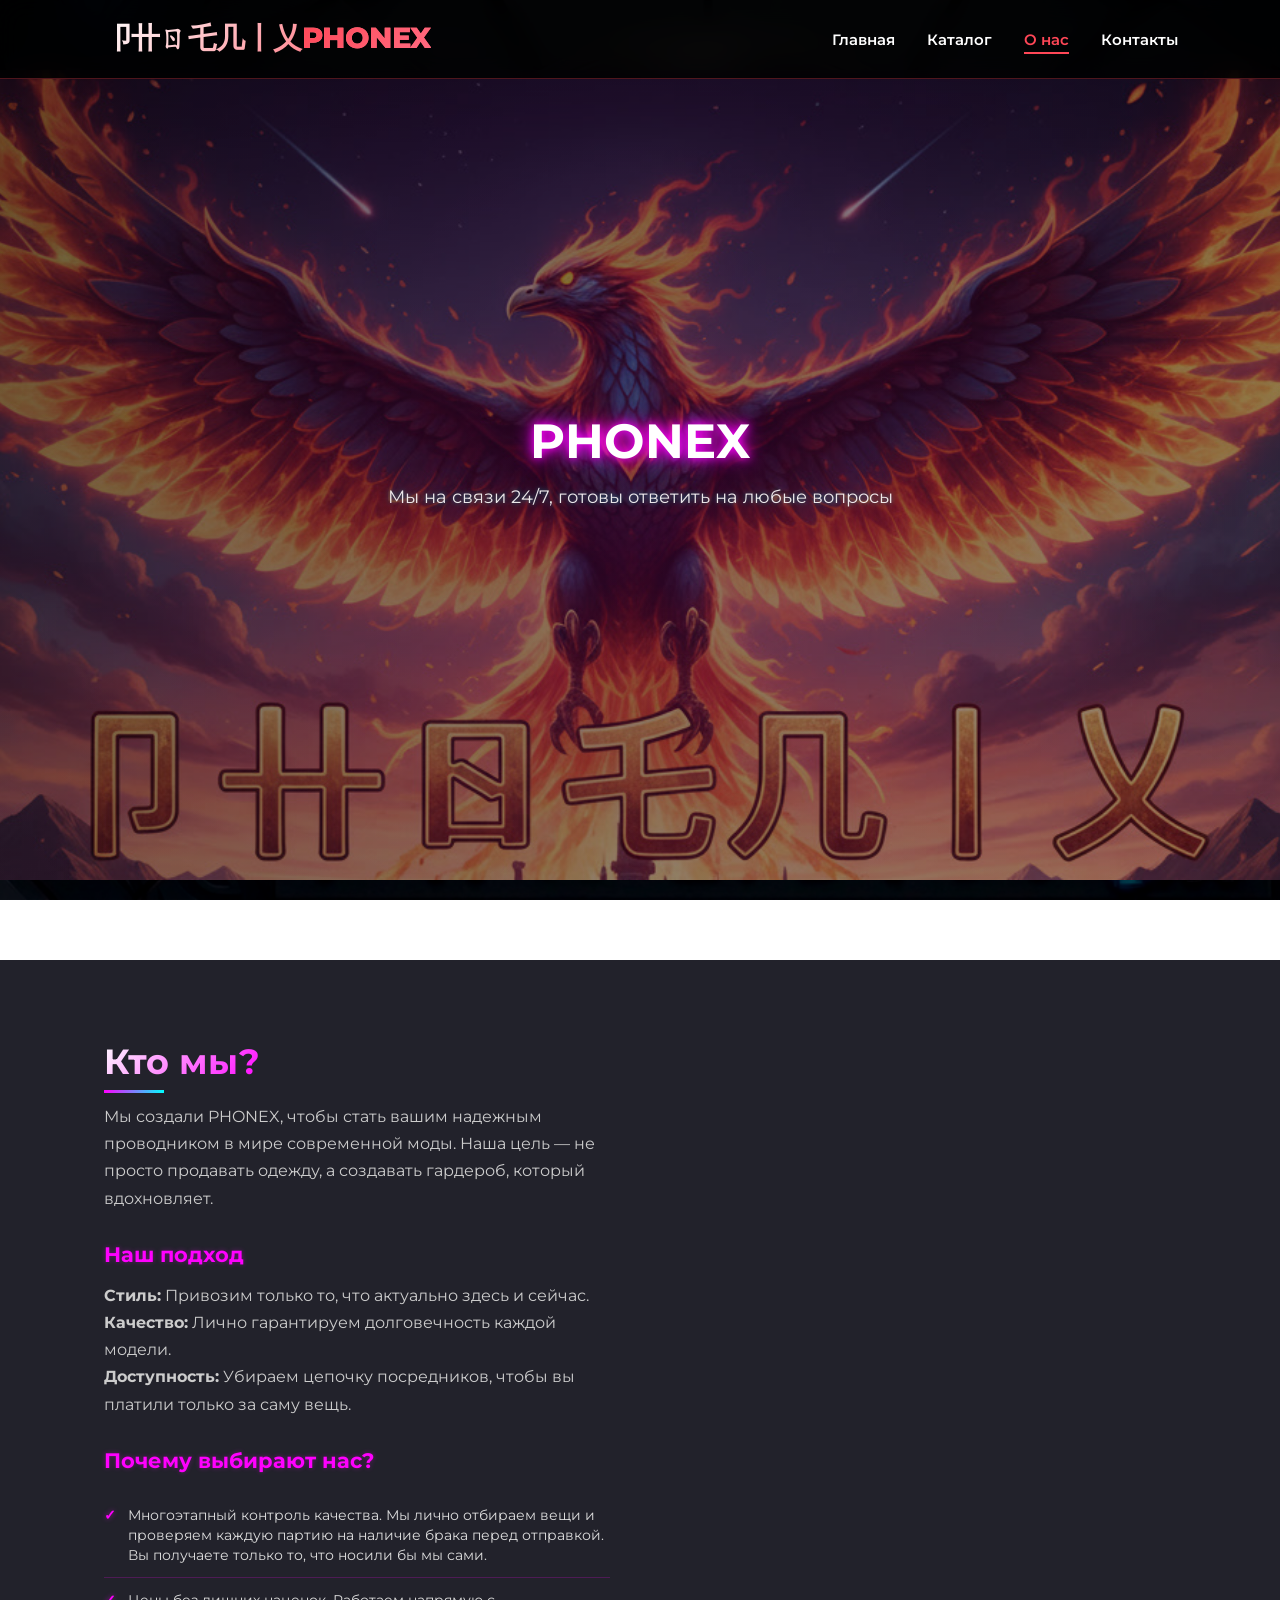
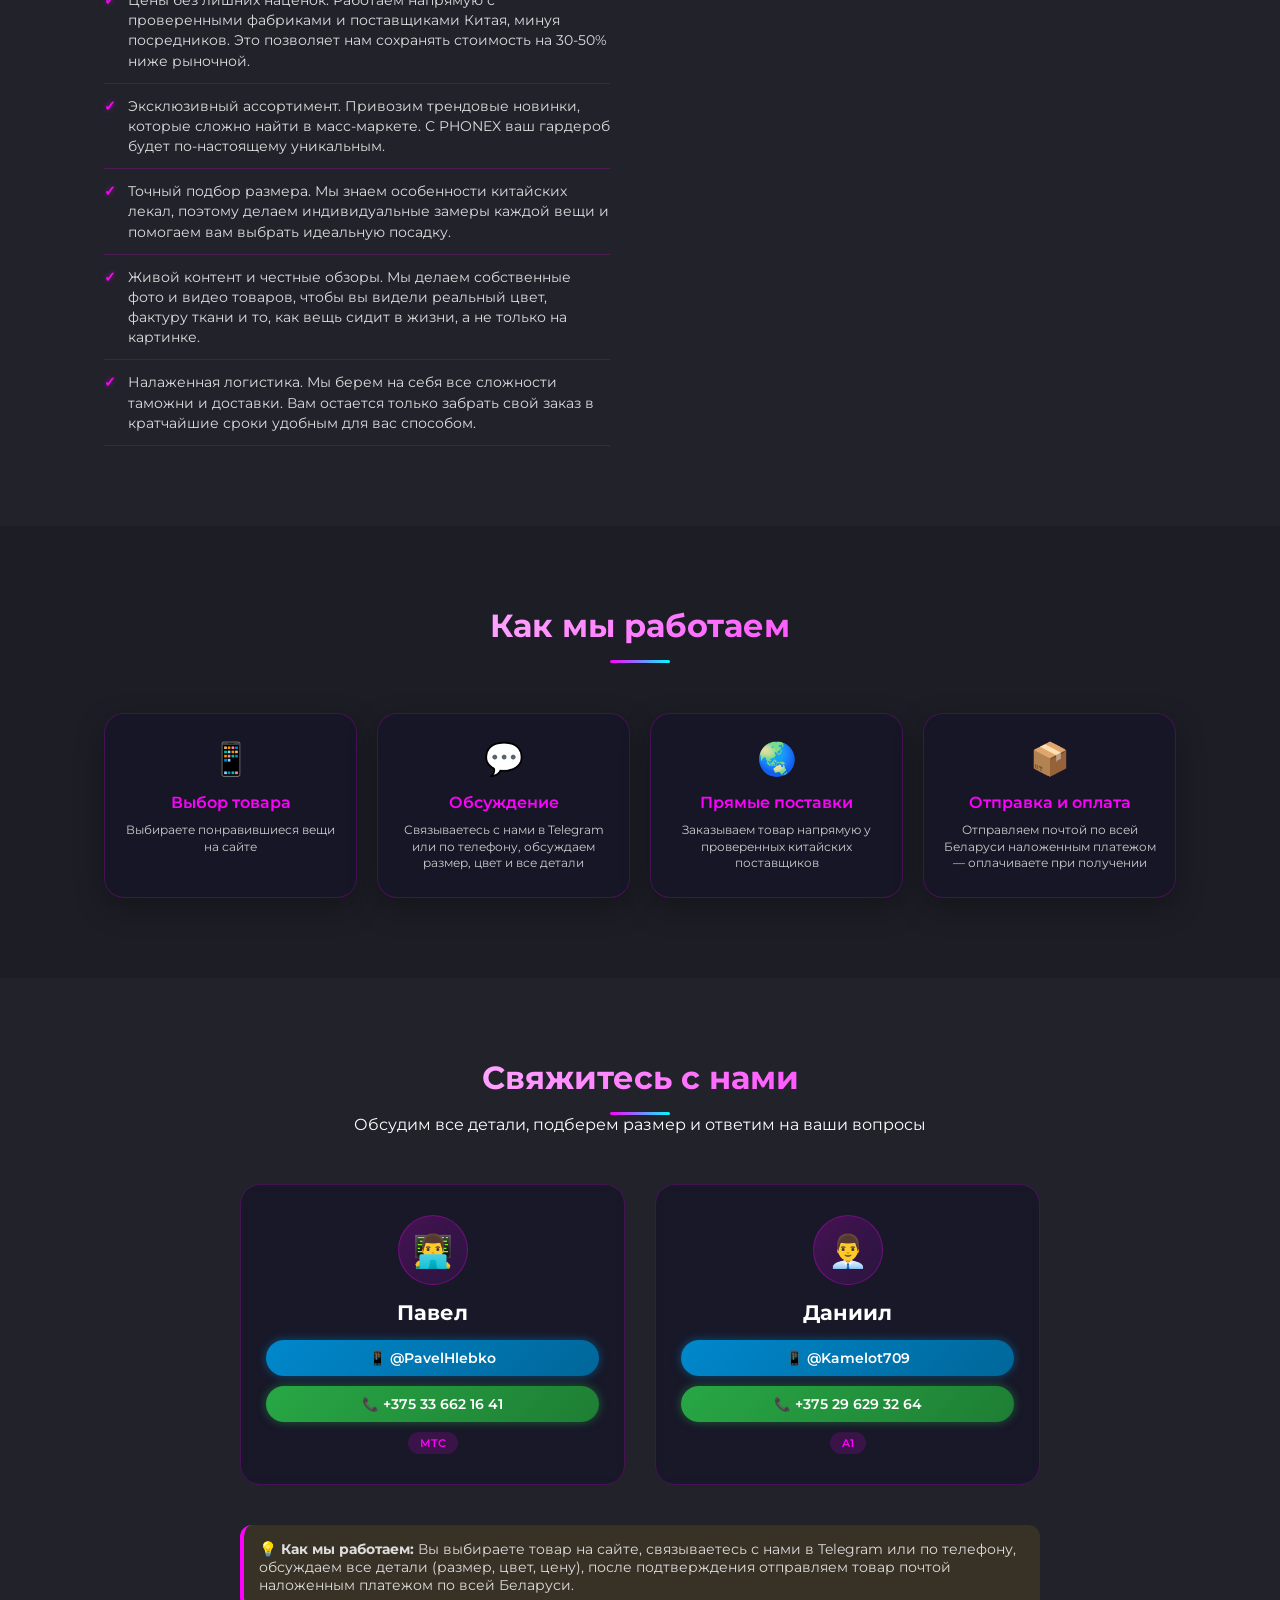
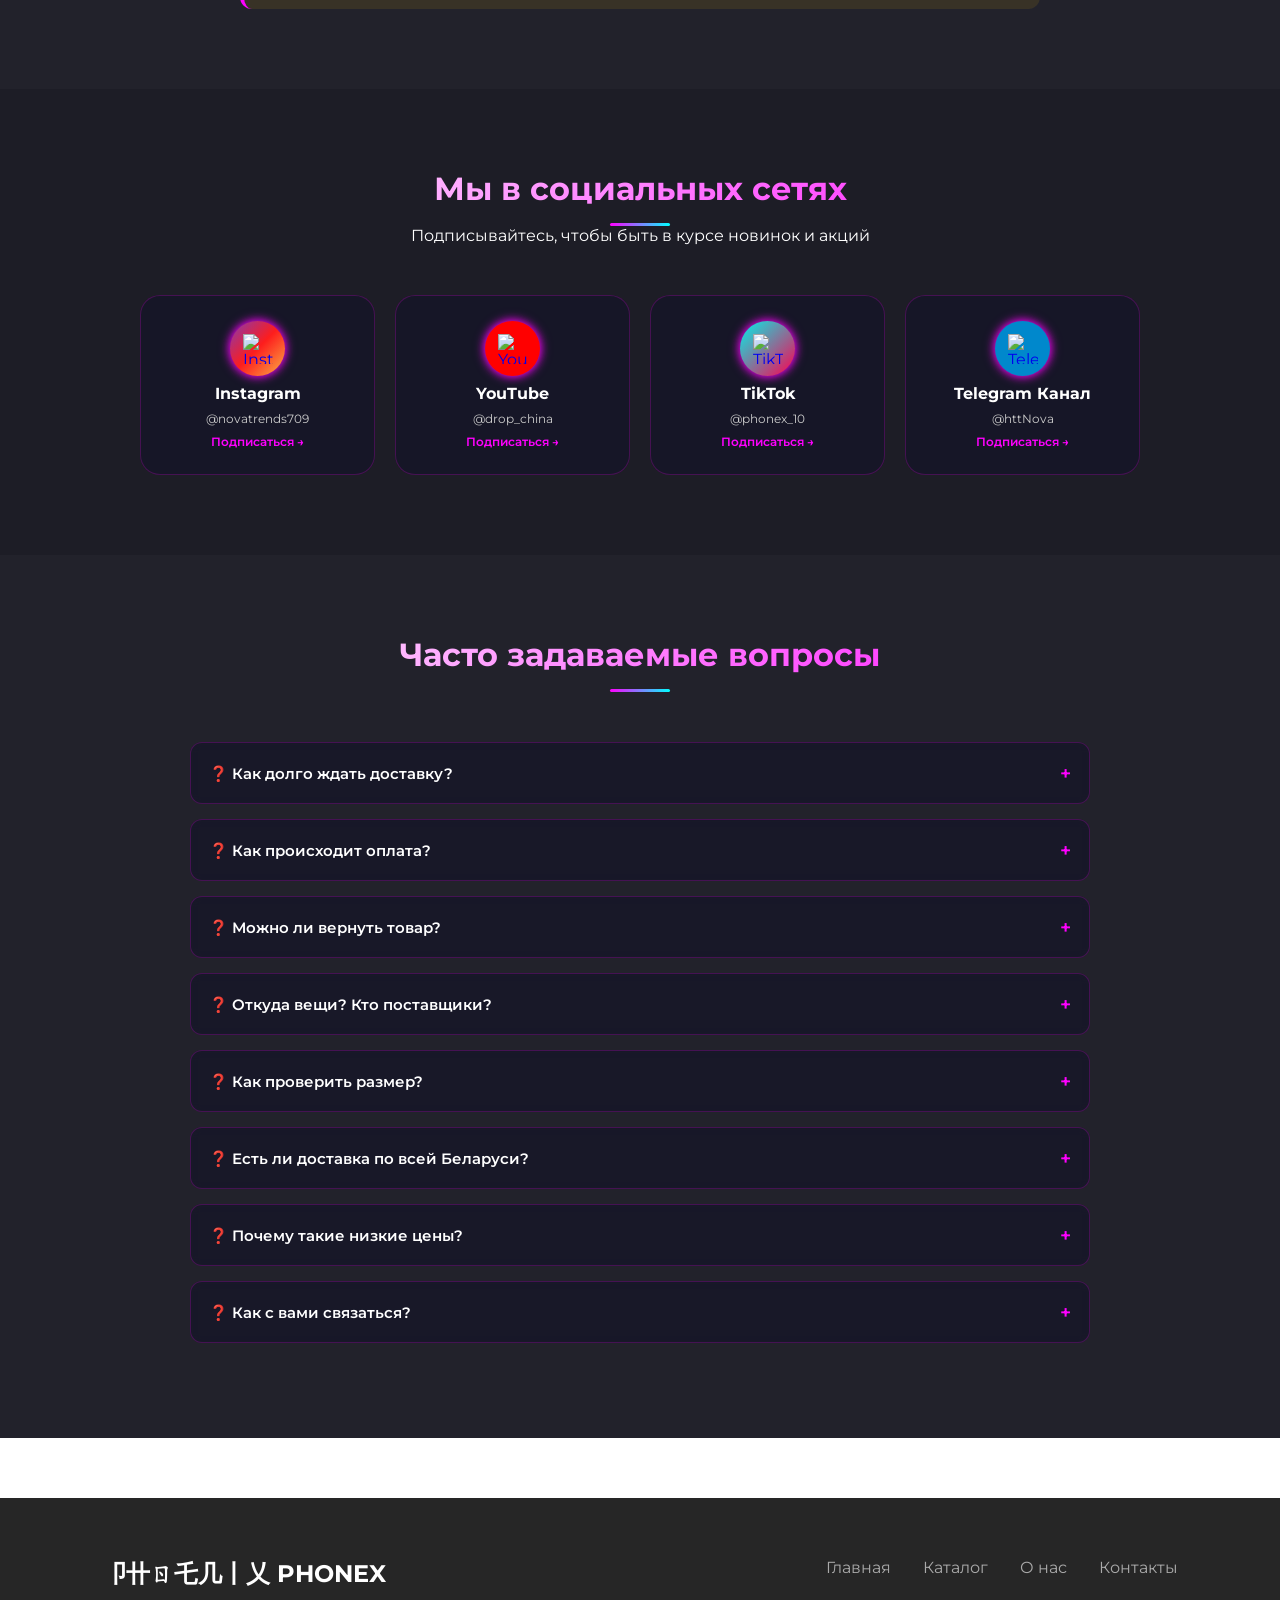
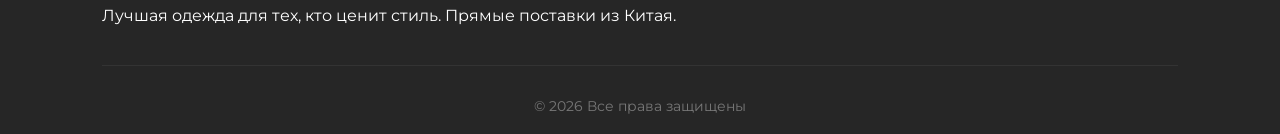
==== commit 63bb57a3: "Update contacts.html" ====
--- a/contacts.html
+++ b/contacts.html
@@ -57,9 +57,10 @@
                         <li>Налаженная логистика. Мы берем на себя все сложности таможни и доставки. Вам остается только забрать свой заказ в кратчайшие сроки удобным для вас способом.</li>
                     </ul>
                 </div>
-             <!-- <div class="about-image">
-                   <img src="images/phoenix.jpg" alt="PHOENIX">
-               </div> -->
+                <!-- Картинка временно закомментирована -->
+                <!-- <div class="about-image">
+                    <img src="images/phoenix.jpg" alt="PHOENIX">
+                </div> -->
             </div>
         </div>
     </section>
@@ -96,7 +97,7 @@
         </div>
     </section>
 
-    <!-- Контакты -->
+    <!-- Контакты (исправленный блок) -->
     <section id="contacts" class="contacts-section">
         <div class="container">
             <div class="section-title">
@@ -104,31 +105,39 @@
                 <div class="underline"></div>
                 <p>Обсудим все детали, подберем размер и ответим на ваши вопросы</p>
             </div>
-            
-            <div class="contact-card">
-    <div class="contact-icon">👨‍💻</div>
-    
-    <h3>Павел</h3>
-    <div class="contact-links">
-        <a href="https://t.me/PavelHlebko" id="link-pavel" class="contact-btn telegram" target="_blank">
-            📱 @PavelHlebko
-        </a>
-        <a href="tel:+375336621641" class="contact-btn phone" target="_blank">
-            📞 +375 33 662 16 41
-        </a>
-    </div>
-
-    <h3>Даниил</h3>
-    <div class="contact-links">
-        <a href="https://t.me/Kamelot709" id="link-daniil" class="contact-btn telegram" target="_blank">
-            📱 @Kamelot709
-        </a>
-        <a href="tel:+375336621641" class="contact-btn phone" target="_blank">
-            📞 +375 33 662 16 41
-        </a>
-    </div>
-</div>
-            
+
+            <div class="contacts-grid">
+                <!-- Карточка Павла -->
+                <div class="contact-card">
+                    <div class="contact-icon">👨‍💻</div>
+                    <h3>Павел</h3>
+                    <div class="contact-links">
+                        <a href="https://t.me/PavelHlebko" class="contact-btn telegram" target="_blank">
+                            📱 @PavelHlebko
+                        </a>
+                        <a href="tel:+375336621641" class="contact-btn phone" target="_blank">
+                            📞 +375 33 662 16 41
+                        </a>
+                    </div>
+                    <div class="operator-badge">МТС</div>
+                </div>
+
+                <!-- Карточка Даниила -->
+                <div class="contact-card">
+                    <div class="contact-icon">👨‍💼</div>
+                    <h3>Даниил</h3>
+                    <div class="contact-links">
+                        <a href="https://t.me/Kamelot709" class="contact-btn telegram" target="_blank">
+                            📱 @Kamelot709
+                        </a>
+                        <a href="tel:+375296293264" class="contact-btn phone" target="_blank">
+                            📞 +375 29 629 32 64
+                        </a>
+                    </div>
+                    <div class="operator-badge">A1</div>
+                </div>
+            </div>
+
             <div class="info-message">
                 <p>💡 <strong>Как мы работаем:</strong> Вы выбираете товар на сайте, связываетесь с нами в Telegram или по телефону, обсуждаем все детали (размер, цвет, цену), после подтверждения отправляем товар почтой наложенным платежом по всей Беларуси.</p>
             </div>
@@ -279,10 +288,15 @@
             }
         });
     </script>
-    <a href="https://t.me/PhoenixClothes_bot" class="tg-floating-button" target="_blank" rel="noopener noreferrer">
+
+    <!-- Плавающая кнопка Telegram-бота (опционально) -->
+    <!-- Если не нужна, удалите этот блок. Если нужна – добавьте стили в contacts.css -->
+    <!--
+    <a href="https://t.me/PhoenixClothesbot" class="tg-floating-button" target="_blank" rel="noopener noreferrer">
         <svg viewBox="0 0 24 24" class="tg-icon">
             <path d="M12 2C6.48 2 2 6.48 2 12s4.48 10 10 10 10-4.48 10-10S17.52 2 12 2zm4.64 6.8c-.15 1.58-.8 5.42-1.13 7.19-.14.75-.42 1-.68 1.03-.58.05-1.02-.38-1.58-.75-.88-.58-1.38-.94-2.23-1.5-1-.65-.35-1.01.22-1.59.15-.15 2.71-2.48 2.76-2.69a.2.2 0 0 0-.05-.18c-.06-.05-.14-.03-.21-.02-.09.02-1.49.95-4.22 2.79-.4.27-.76.41-1.08.4-.36-.01-1.04-.2-1.55-.37-.63-.2-1.12-.31-1.08-.66.02-.18.27-.36.74-.55 2.92-1.27 4.86-2.11 5.83-2.51 2.78-1.16 3.35-1.36 3.73-1.36.08 0 .27.02.39.12.1.08.13.19.14.27-.01.06.01.24 0 .38z"/>
         </svg>
     </a>
+    -->
 </body>
 </html>
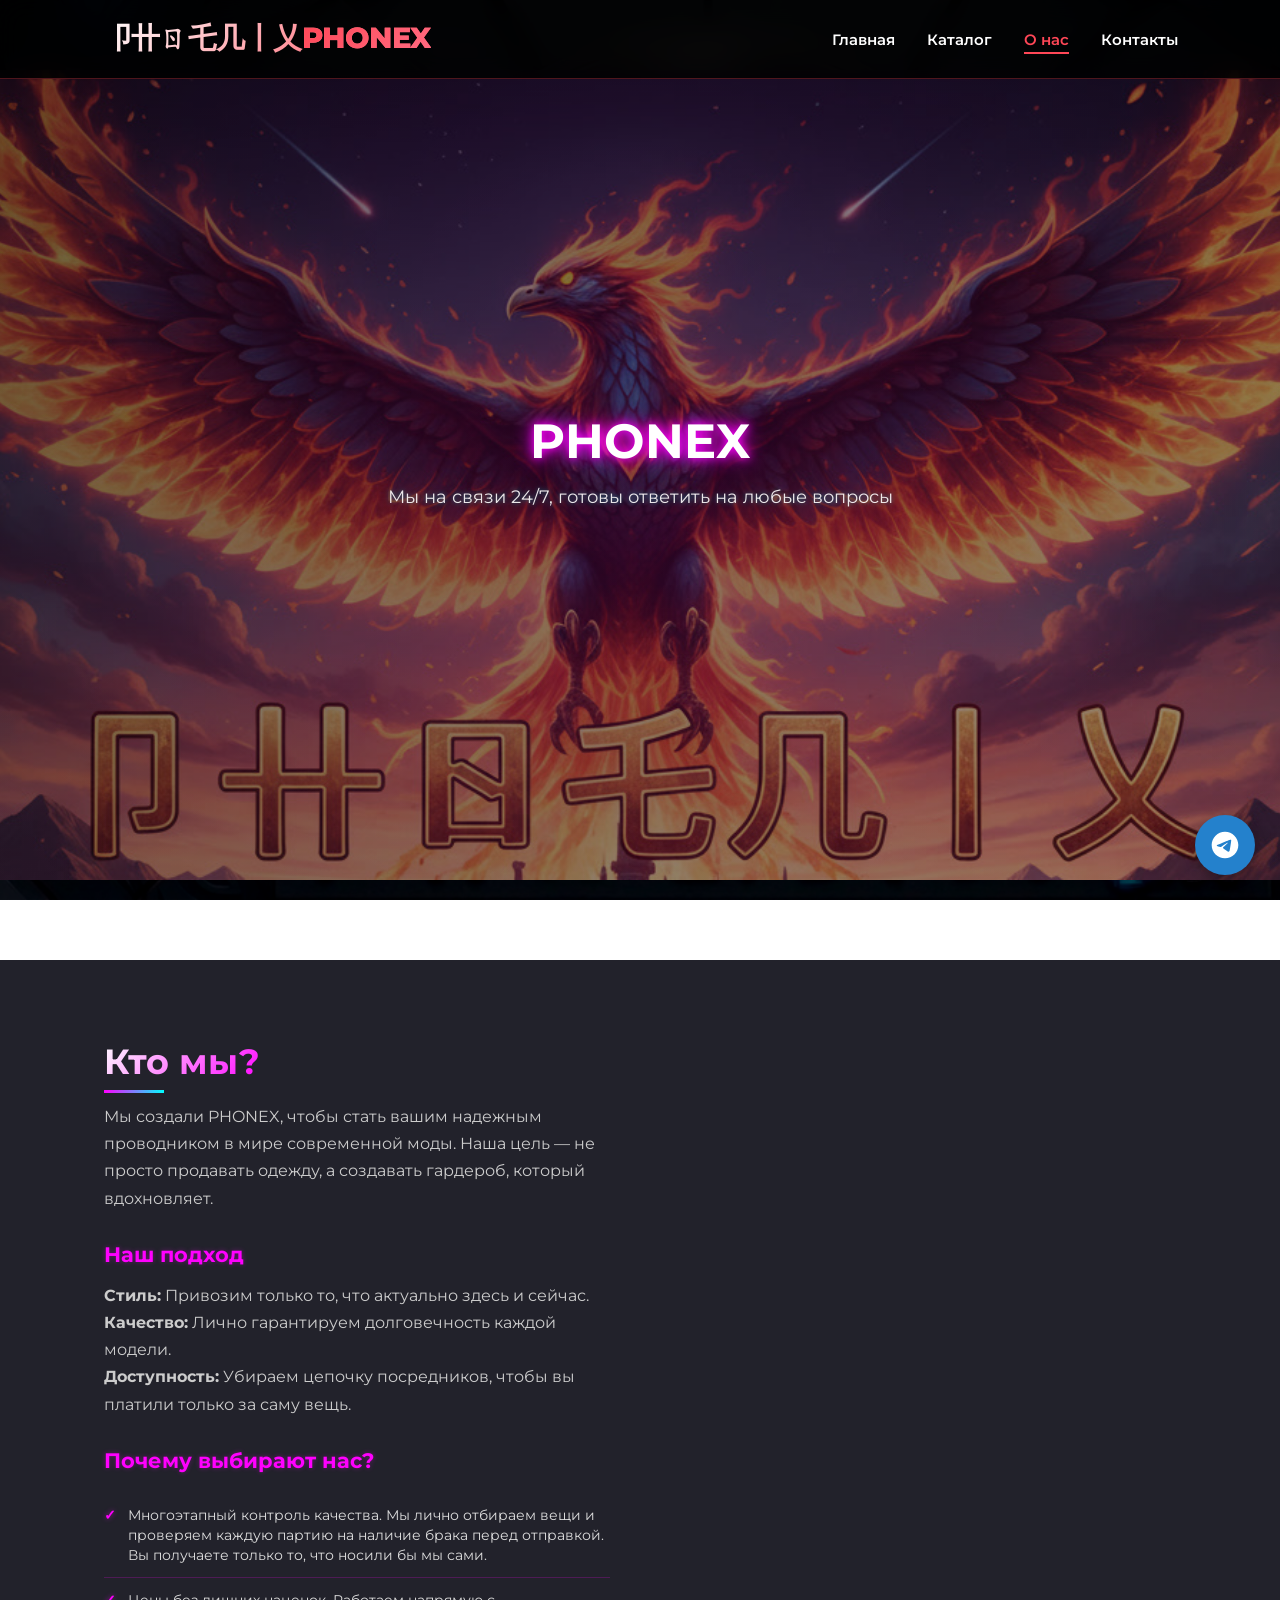
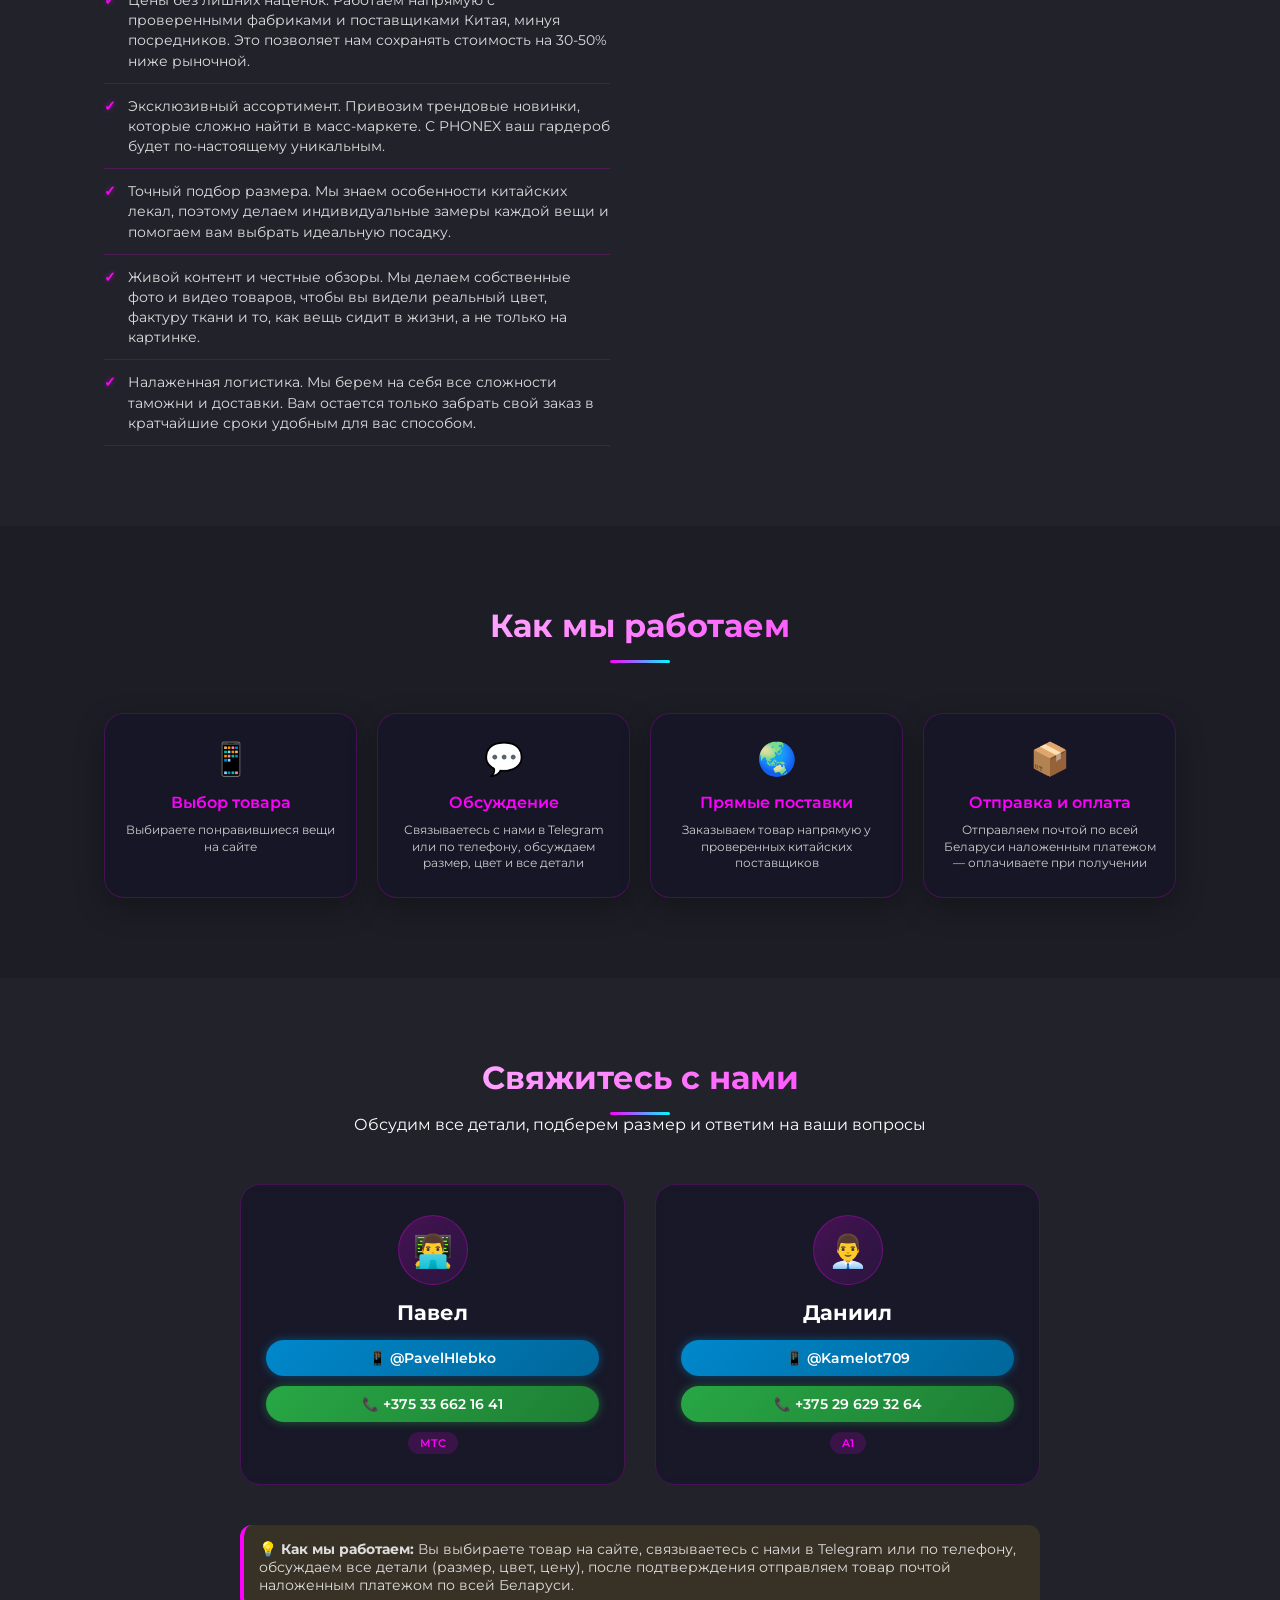
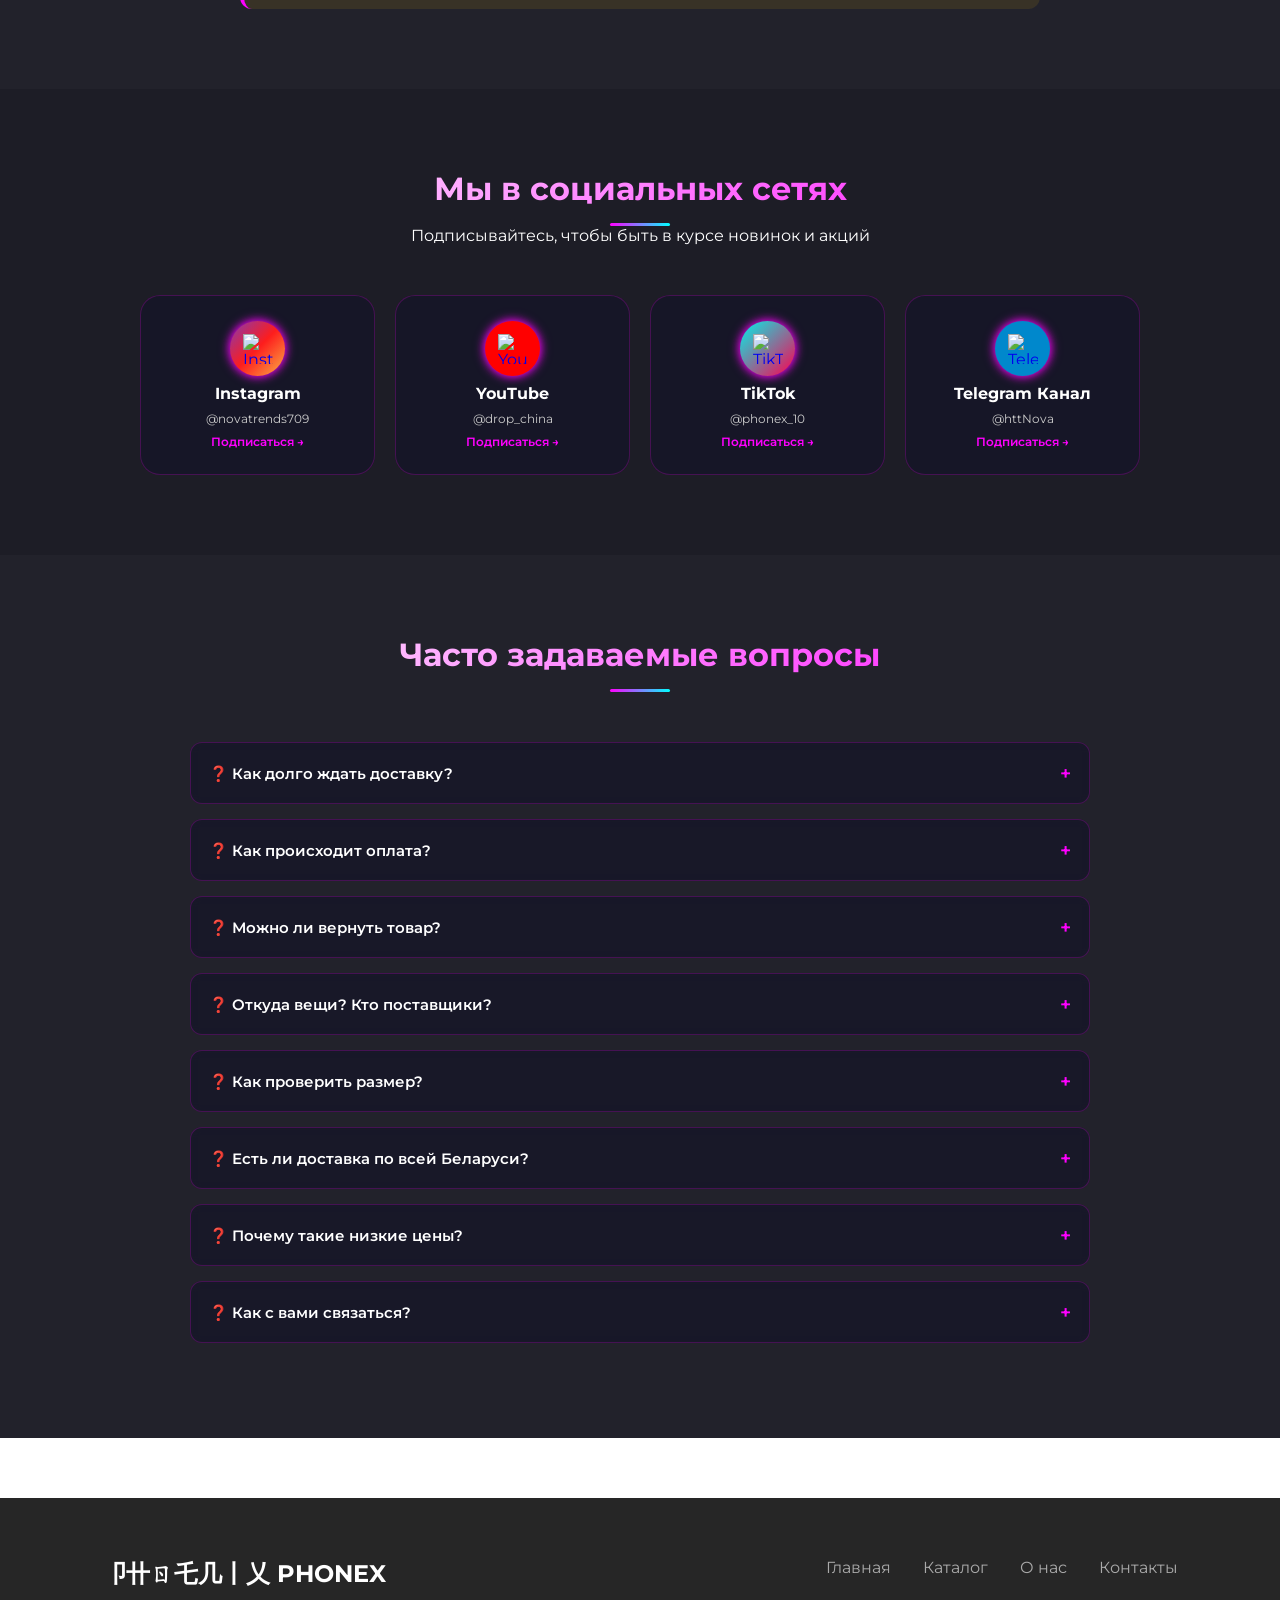
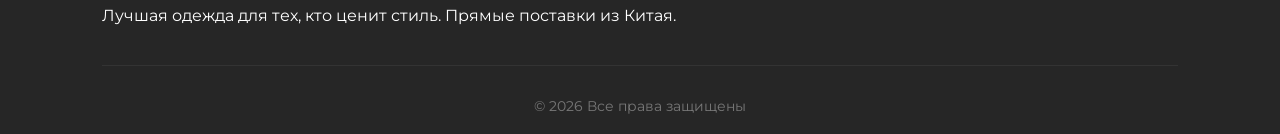
==== commit 2ceea29e: "Update contacts.html" ====
--- a/contacts.html
+++ b/contacts.html
@@ -298,5 +298,10 @@
         </svg>
     </a>
     -->
+        <a href="https://t.me/PhoenixClothesbot" class="tg-floating-button" target="_blank" rel="noopener noreferrer">
+        <svg viewBox="0 0 24 24" class="tg-icon">
+            <path d="M12 2C6.48 2 2 6.48 2 12s4.48 10 10 10 10-4.48 10-10S17.52 2 12 2zm4.64 6.8c-.15 1.58-.8 5.42-1.13 7.19-.14.75-.42 1-.68 1.03-.58.05-1.02-.38-1.58-.75-.88-.58-1.38-.94-2.23-1.5-1-.65-.35-1.01.22-1.59.15-.15 2.71-2.48 2.76-2.69a.2.2 0 0 0-.05-.18c-.06-.05-.14-.03-.21-.02-.09.02-1.49.95-4.22 2.79-.4.27-.76.41-1.08.4-.36-.01-1.04-.2-1.55-.37-.63-.2-1.12-.31-1.08-.66.02-.18.27-.36.74-.55 2.92-1.27 4.86-2.11 5.83-2.51 2.78-1.16 3.35-1.36 3.73-1.36.08 0 .27.02.39.12.1.08.13.19.14.27-.01.06.01.24 0 .38z"/>
+        </svg>
+    </a>
 </body>
 </html>
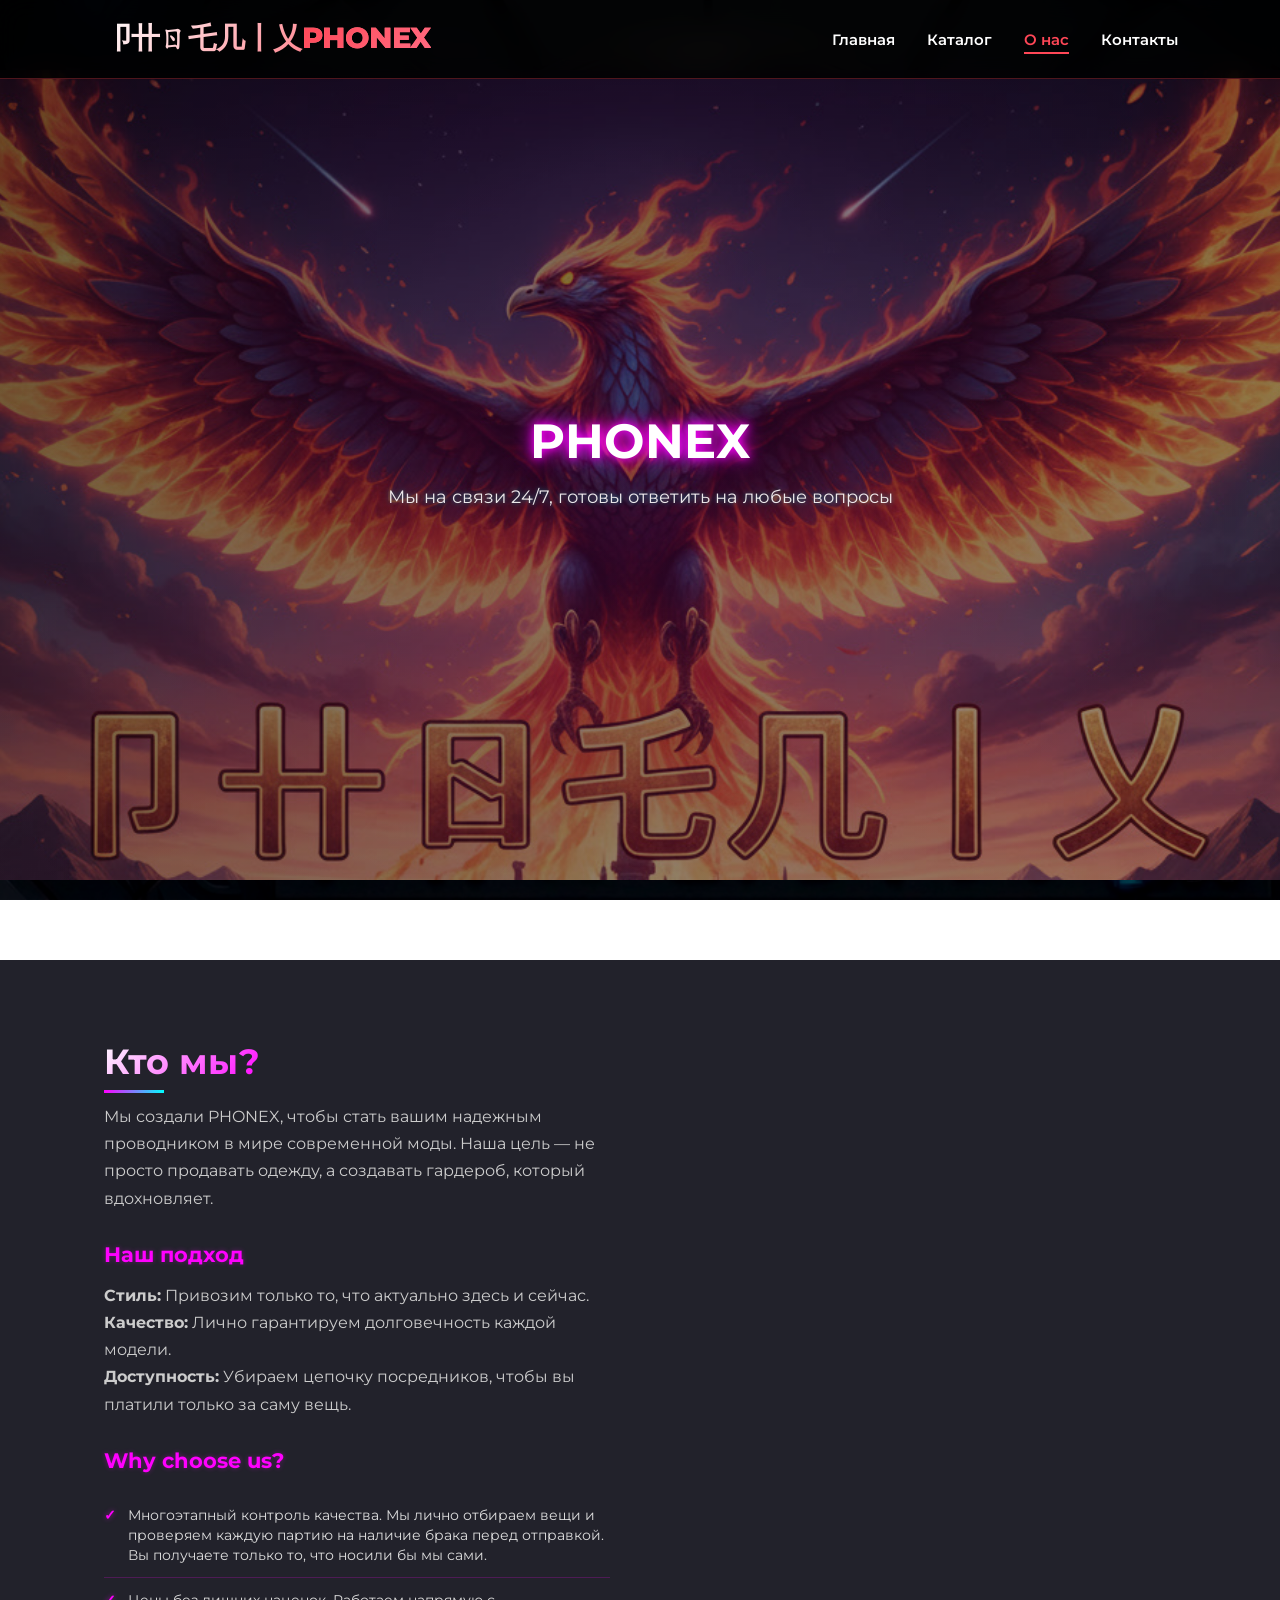
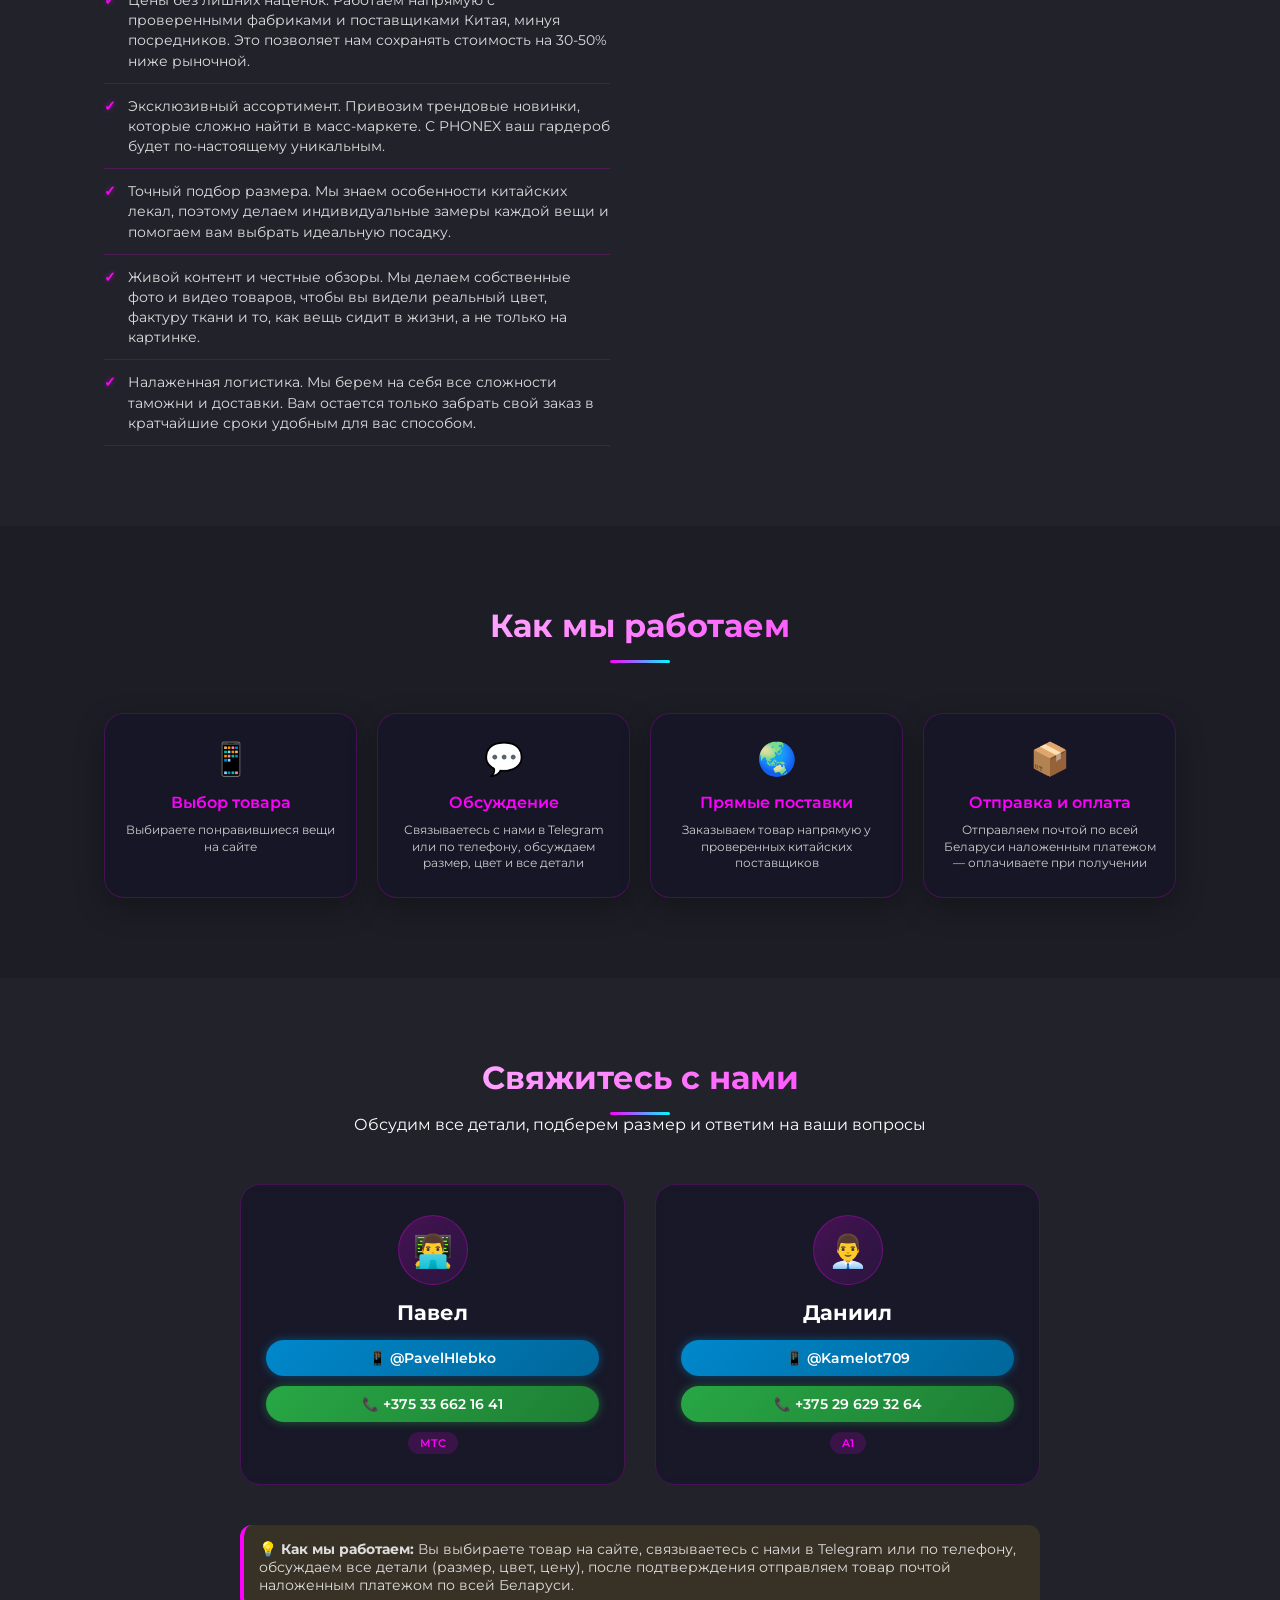
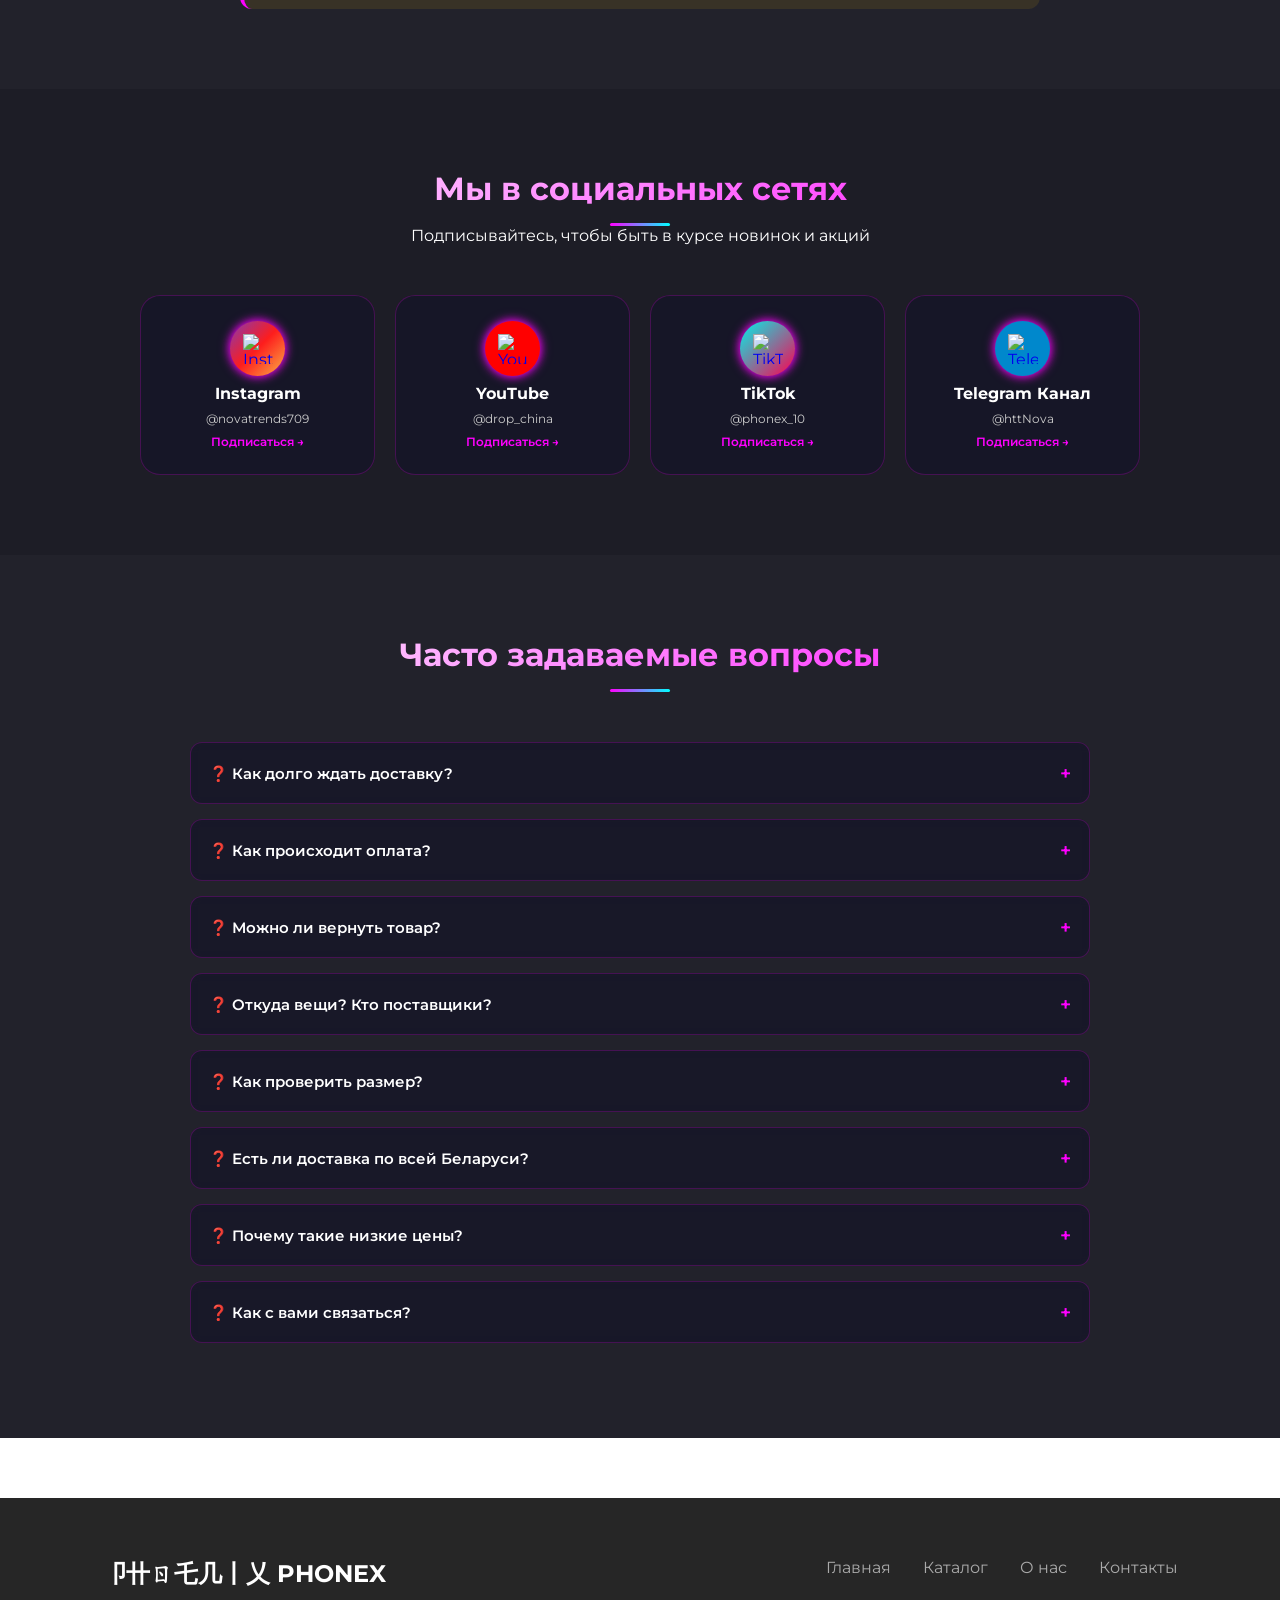
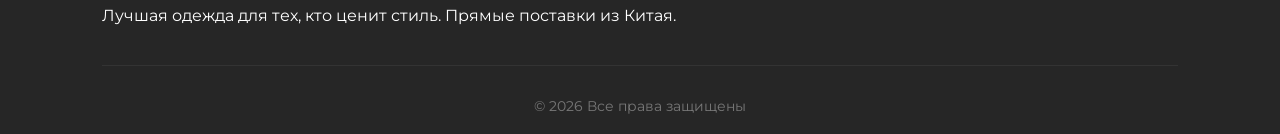
==== commit 74ff7f19: "Update contacts.html" ====
--- a/contacts.html
+++ b/contacts.html
@@ -26,7 +26,6 @@
         </ul>
     </nav>
 
-    <!-- Hero секция -->
     <header class="hero">
         <div class="hero-content">
             <h1>PHONEX</h1>
@@ -34,7 +33,6 @@
         </div>
     </header>
 
-    <!-- О нас -->
     <section class="about-section">
         <div class="container">
             <div class="about-grid">
@@ -47,7 +45,7 @@
                     <strong>Качество:</strong> Лично гарантируем долговечность каждой модели.<br>
                     <strong>Доступность:</strong> Убираем цепочку посредников, чтобы вы платили только за саму вещь.</p>
                     
-                    <h3>Почему выбирают нас?</h3>
+                    <h3>Why choose us?</h3>
                     <ul class="advantages-list">
                         <li>Многоэтапный контроль качества. Мы лично отбираем вещи и проверяем каждую партию на наличие брака перед отправкой. Вы получаете только то, что носили бы мы сами.</li>
                         <li>Цены без лишних наценок. Работаем напрямую с проверенными фабриками и поставщиками Китая, минуя посредников. Это позволяет нам сохранять стоимость на 30-50% ниже рыночной.</li>
@@ -57,15 +55,10 @@
                         <li>Налаженная логистика. Мы берем на себя все сложности таможни и доставки. Вам остается только забрать свой заказ в кратчайшие сроки удобным для вас способом.</li>
                     </ul>
                 </div>
-                <!-- Картинка временно закомментирована -->
-                <!-- <div class="about-image">
-                    <img src="images/phoenix.jpg" alt="PHOENIX">
-                </div> -->
-            </div>
-        </div>
-    </section>
-
-    <!-- Доставка -->
+            </div>
+        </div>
+    </section>
+
     <section class="delivery-section">
         <div class="container">
             <div class="section-title">
@@ -97,7 +90,6 @@
         </div>
     </section>
 
-    <!-- Контакты (исправленный блок) -->
     <section id="contacts" class="contacts-section">
         <div class="container">
             <div class="section-title">
@@ -107,7 +99,6 @@
             </div>
 
             <div class="contacts-grid">
-                <!-- Карточка Павла -->
                 <div class="contact-card">
                     <div class="contact-icon">👨‍💻</div>
                     <h3>Павел</h3>
@@ -122,7 +113,6 @@
                     <div class="operator-badge">МТС</div>
                 </div>
 
-                <!-- Карточка Даниила -->
                 <div class="contact-card">
                     <div class="contact-icon">👨‍💼</div>
                     <h3>Даниил</h3>
@@ -144,7 +134,6 @@
         </div>
     </section>
 
-    <!-- СОЦИАЛЬНЫЕ СЕТИ -->
     <section class="social-section">
         <div class="container">
             <div class="section-title">
@@ -193,7 +182,6 @@
         </div>
     </section>
 
-    <!-- FAQ -->
     <section class="faq-section">
         <div class="container">
             <div class="section-title">
@@ -238,7 +226,6 @@
         </div>
     </section>
 
-    <!-- Footer -->
     <footer>
         <div class="footer-content">
             <div class="footer-section">
@@ -265,43 +252,35 @@
             });
         });
 
-        // Проверяем, был ли выбран товар с главной страницы
+        // Исправленный парсинг localStorage (убран [object Object])
         document.addEventListener('DOMContentLoaded', () => {
-            const selectedProduct = localStorage.getItem('selectedProduct');
-            if (selectedProduct) {
-                const infoMessage = document.querySelector('.info-message');
-                if (infoMessage) {
-                    const notice = document.createElement('div');
-                    notice.style.cssText = `
-                        background: rgba(255,0,255,0.15);
-                        border-left: 4px solid #ff00ff;
-                        padding: 15px;
-                        margin-bottom: 20px;
-                        border-radius: 12px;
-                        color: #fff;
-                        text-shadow: 0 0 5px rgba(255,0,255,0.5);
-                    `;
-                    notice.innerHTML = `✨ Вы выбрали товар: <strong style="color: #ff00ff;">${selectedProduct}</strong><br>Свяжитесь с нами удобным для вас способом, чтобы обсудить детали покупки!`;
-                    infoMessage.parentNode.insertBefore(notice, infoMessage);
+            const savedProduct = localStorage.getItem('selectedProduct');
+            if (savedProduct) {
+                try {
+                    const product = JSON.parse(savedProduct);
+                    const infoMessage = document.querySelector('.info-message');
+                    if (infoMessage && product.title) {
+                        const notice = document.createElement('div');
+                        notice.style.cssText = `
+                            background: rgba(255, 0, 255, 0.15);
+                            border-left: 4px solid #ff00ff;
+                            padding: 15px;
+                            margin-bottom: 20px;
+                            border-radius: 12px;
+                            color: #fff;
+                            text-shadow: 0 0 5px rgba(255, 0, 255, 0.5);
+                            font-family: 'Montserrat', sans-serif;
+                        `;
+                        notice.innerHTML = `✨ Вы выбрали товар: <strong style="color: #ff00ff;">${product.title}</strong> (${product.description})<br>Свяжитесь с нами удобным для вас способом, чтобы обсудить детали покупки!`;
+                        infoMessage.parentNode.insertBefore(notice, infoMessage);
+                    }
+                } catch (e) {
+                    console.error("Ошибка отображения выбранного товара:", e);
                 }
+                // Очищаем, чтобы плашка исчезала при простой перезагрузке страницы
                 localStorage.removeItem('selectedProduct');
             }
         });
     </script>
-
-    <!-- Плавающая кнопка Telegram-бота (опционально) -->
-    <!-- Если не нужна, удалите этот блок. Если нужна – добавьте стили в contacts.css -->
-    <!--
-    <a href="https://t.me/PhoenixClothesbot" class="tg-floating-button" target="_blank" rel="noopener noreferrer">
-        <svg viewBox="0 0 24 24" class="tg-icon">
-            <path d="M12 2C6.48 2 2 6.48 2 12s4.48 10 10 10 10-4.48 10-10S17.52 2 12 2zm4.64 6.8c-.15 1.58-.8 5.42-1.13 7.19-.14.75-.42 1-.68 1.03-.58.05-1.02-.38-1.58-.75-.88-.58-1.38-.94-2.23-1.5-1-.65-.35-1.01.22-1.59.15-.15 2.71-2.48 2.76-2.69a.2.2 0 0 0-.05-.18c-.06-.05-.14-.03-.21-.02-.09.02-1.49.95-4.22 2.79-.4.27-.76.41-1.08.4-.36-.01-1.04-.2-1.55-.37-.63-.2-1.12-.31-1.08-.66.02-.18.27-.36.74-.55 2.92-1.27 4.86-2.11 5.83-2.51 2.78-1.16 3.35-1.36 3.73-1.36.08 0 .27.02.39.12.1.08.13.19.14.27-.01.06.01.24 0 .38z"/>
-        </svg>
-    </a>
-    -->
-        <a href="https://t.me/PhoenixClothesbot" class="tg-floating-button" target="_blank" rel="noopener noreferrer">
-        <svg viewBox="0 0 24 24" class="tg-icon">
-            <path d="M12 2C6.48 2 2 6.48 2 12s4.48 10 10 10 10-4.48 10-10S17.52 2 12 2zm4.64 6.8c-.15 1.58-.8 5.42-1.13 7.19-.14.75-.42 1-.68 1.03-.58.05-1.02-.38-1.58-.75-.88-.58-1.38-.94-2.23-1.5-1-.65-.35-1.01.22-1.59.15-.15 2.71-2.48 2.76-2.69a.2.2 0 0 0-.05-.18c-.06-.05-.14-.03-.21-.02-.09.02-1.49.95-4.22 2.79-.4.27-.76.41-1.08.4-.36-.01-1.04-.2-1.55-.37-.63-.2-1.12-.31-1.08-.66.02-.18.27-.36.74-.55 2.92-1.27 4.86-2.11 5.83-2.51 2.78-1.16 3.35-1.36 3.73-1.36.08 0 .27.02.39.12.1.08.13.19.14.27-.01.06.01.24 0 .38z"/>
-        </svg>
-    </a>
 </body>
 </html>
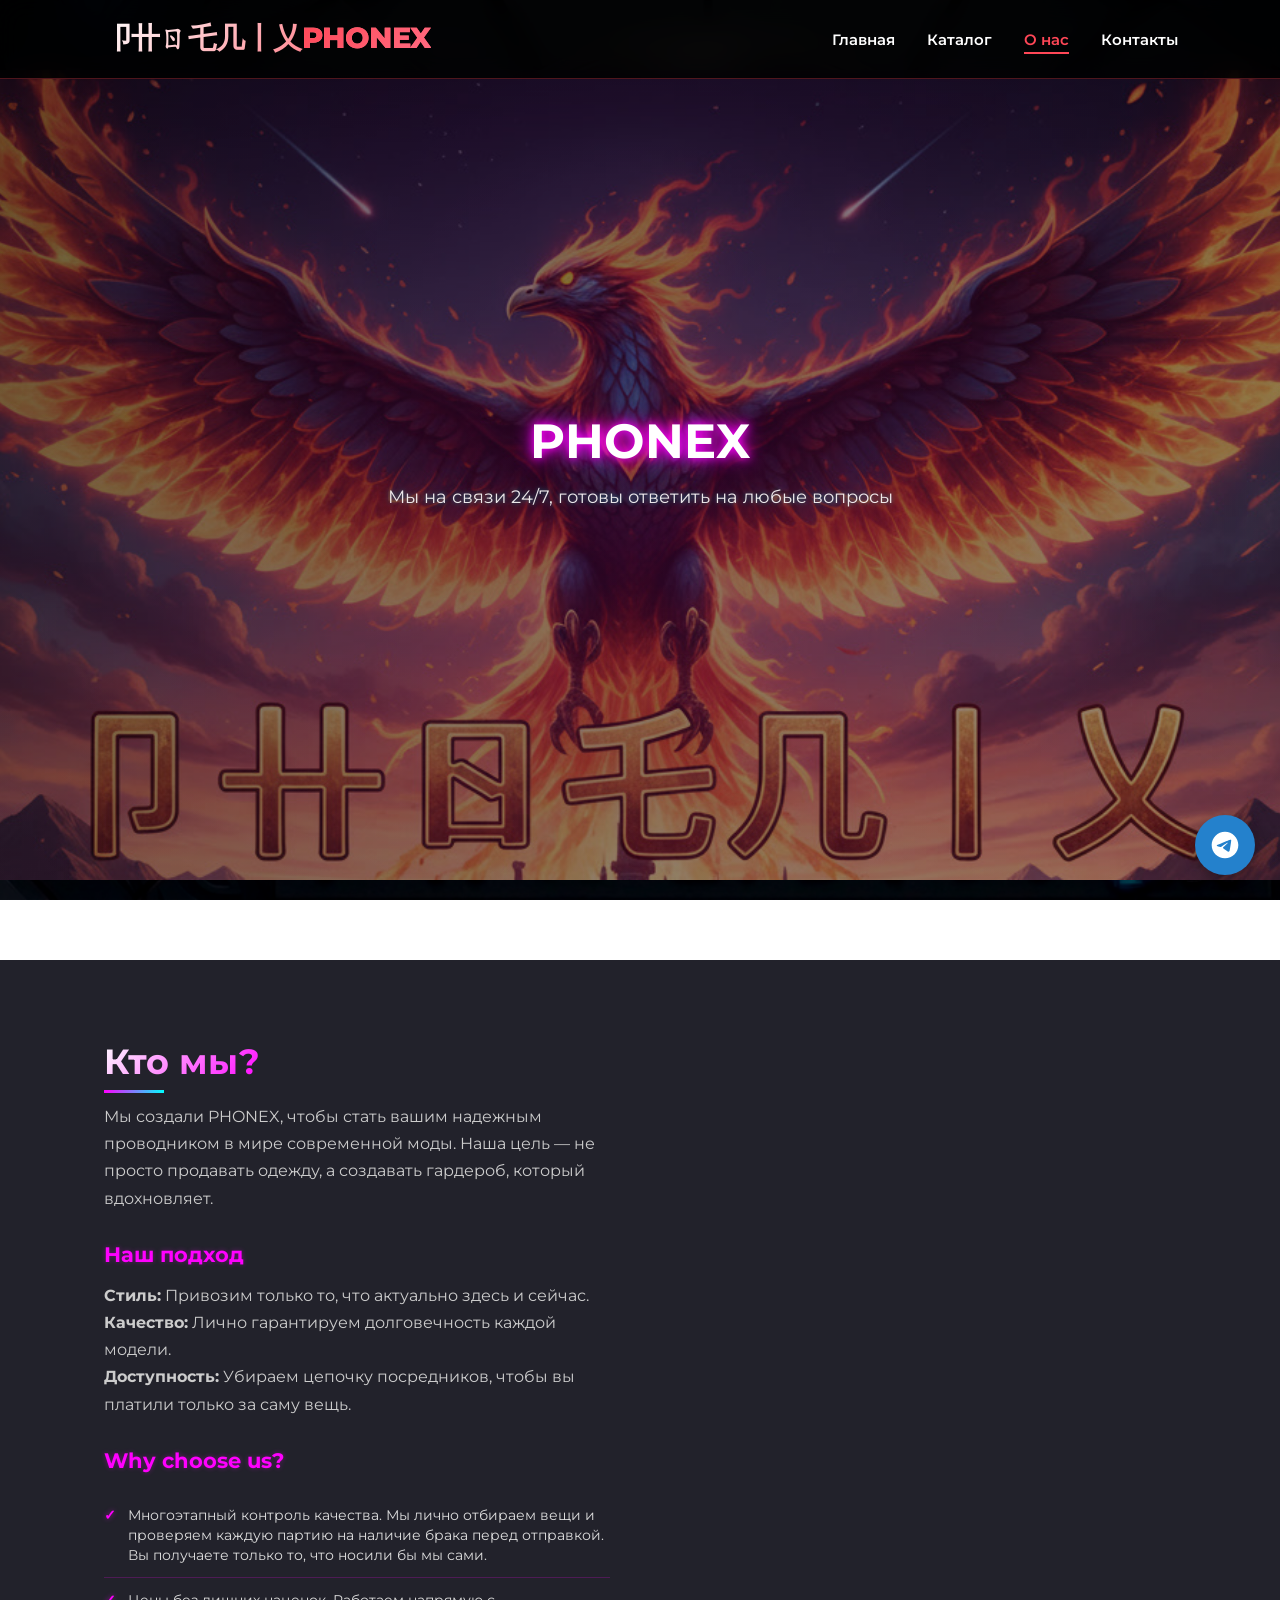
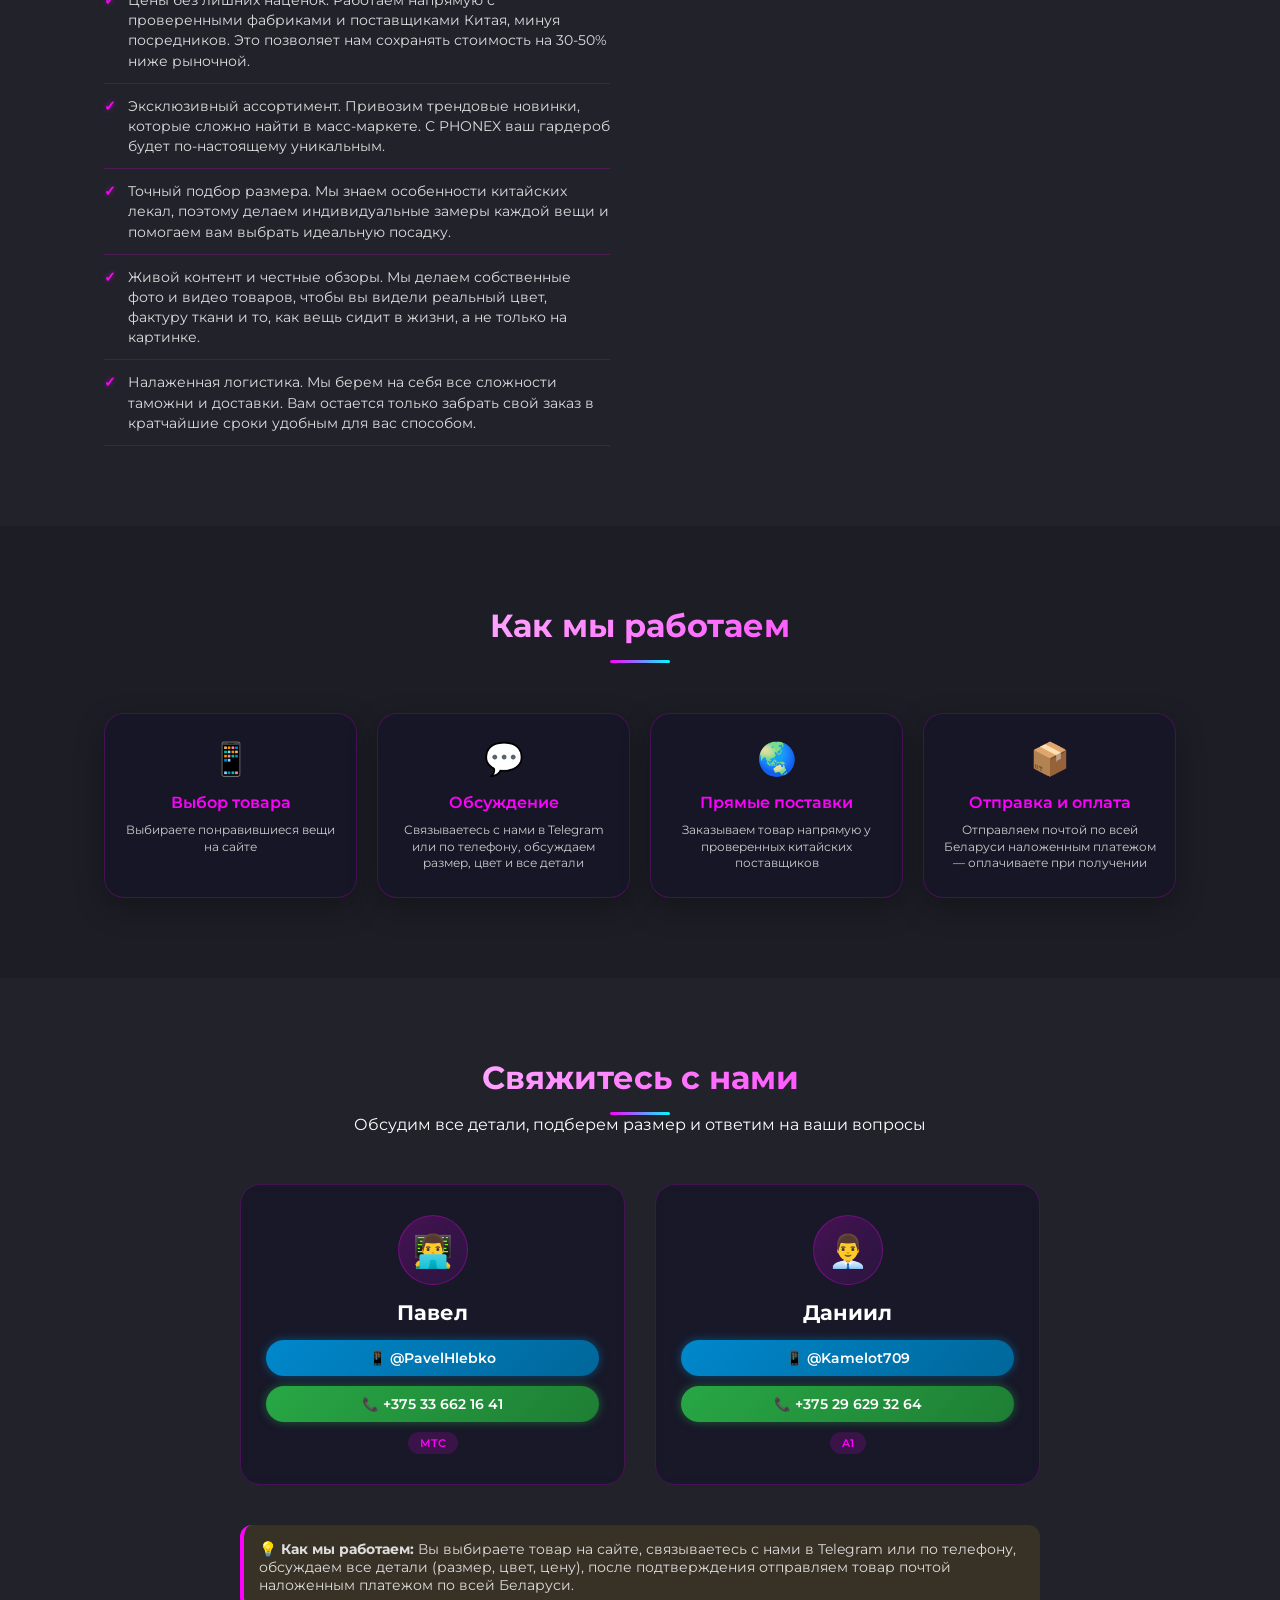
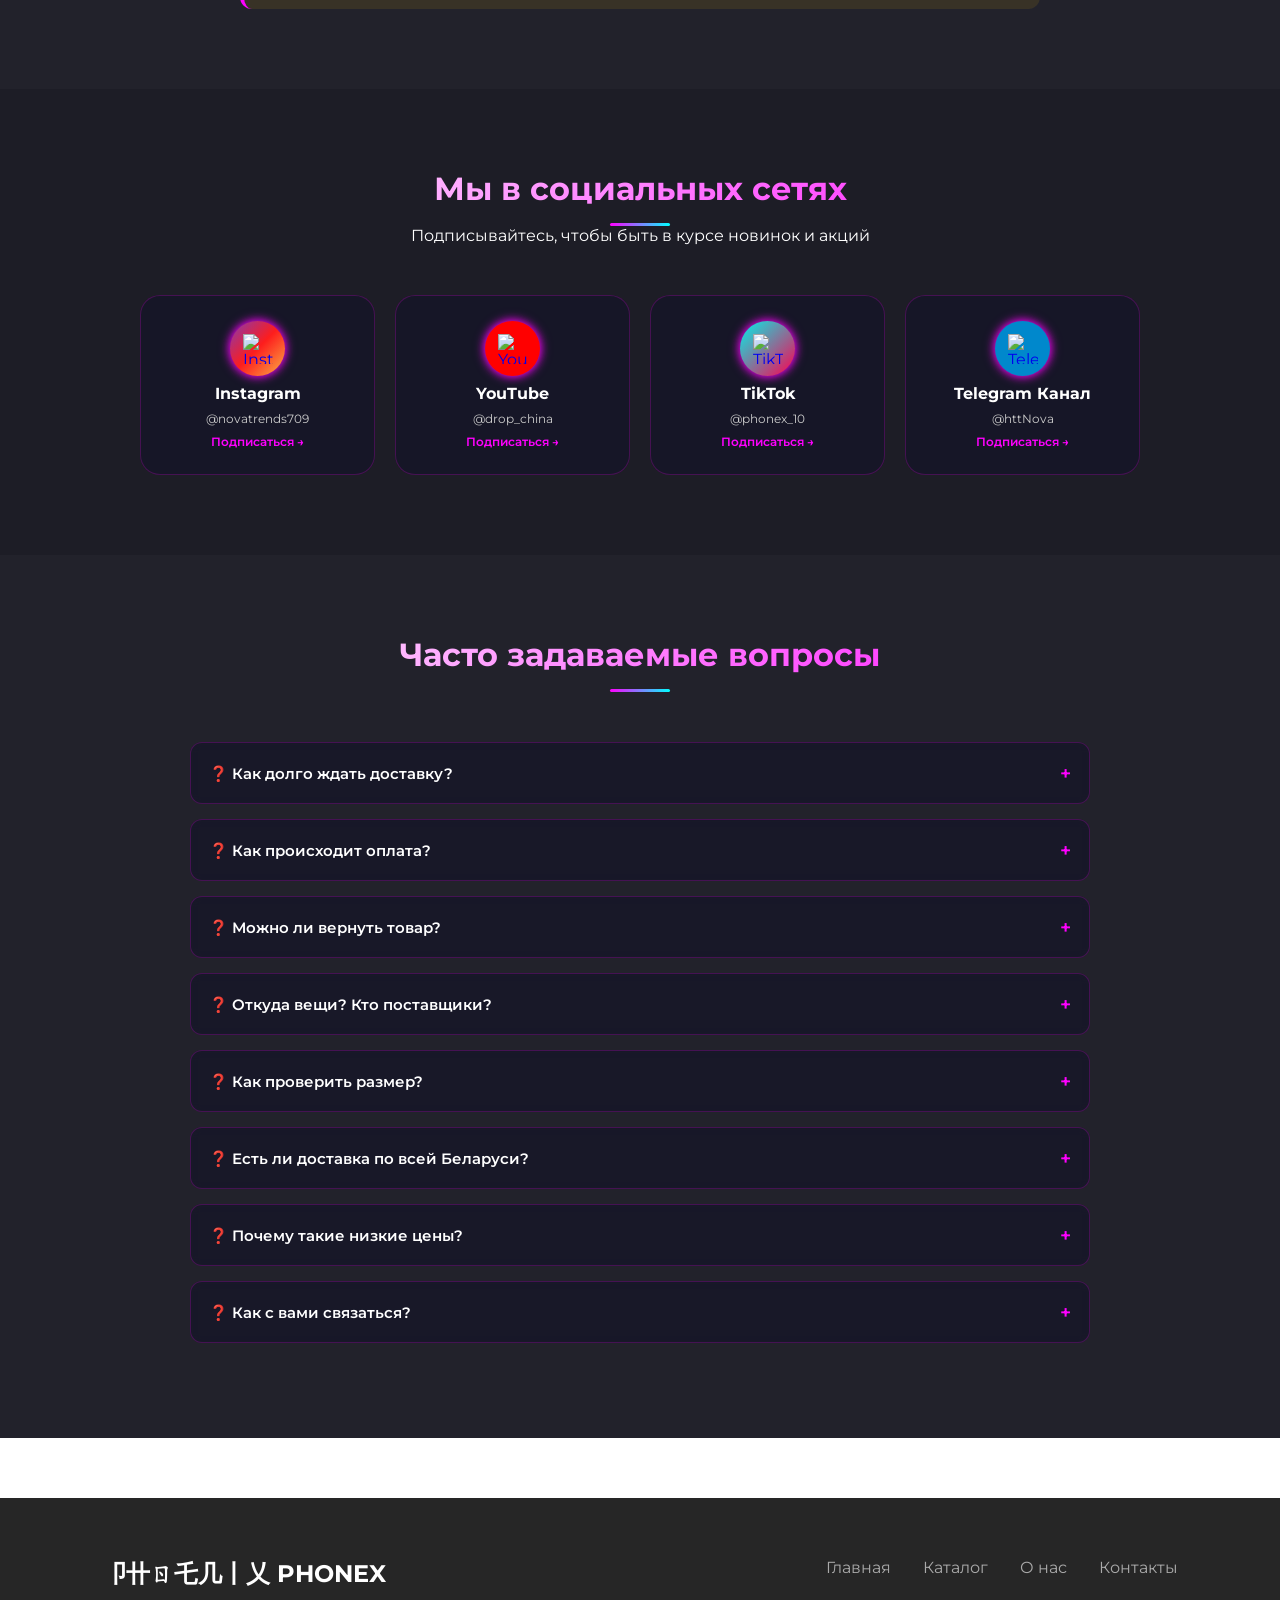
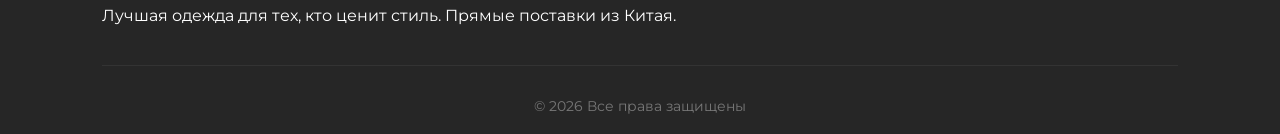
==== commit 5721ed19: "Update contacts.html" ====
--- a/contacts.html
+++ b/contacts.html
@@ -282,5 +282,10 @@
             }
         });
     </script>
+     <a href="https://t.me/PhoenixClothesbot" class="tg-floating-button" target="_blank" rel="noopener noreferrer">
+        <svg viewBox="0 0 24 24" class="tg-icon">
+            <path d="M12 2C6.48 2 2 6.48 2 12s4.48 10 10 10 10-4.48 10-10S17.52 2 12 2zm4.64 6.8c-.15 1.58-.8 5.42-1.13 7.19-.14.75-.42 1-.68 1.03-.58.05-1.02-.38-1.58-.75-.88-.58-1.38-.94-2.23-1.5-1-.65-.35-1.01.22-1.59.15-.15 2.71-2.48 2.76-2.69a.2.2 0 0 0-.05-.18c-.06-.05-.14-.03-.21-.02-.09.02-1.49.95-4.22 2.79-.4.27-.76.41-1.08.4-.36-.01-1.04-.2-1.55-.37-.63-.2-1.12-.31-1.08-.66.02-.18.27-.36.74-.55 2.92-1.27 4.86-2.11 5.83-2.51 2.78-1.16 3.35-1.36 3.73-1.36.08 0 .27.02.39.12.1.08.13.19.14.27-.01.06.01.24 0 .38z"/>
+        </svg>
+    </a>
 </body>
 </html>
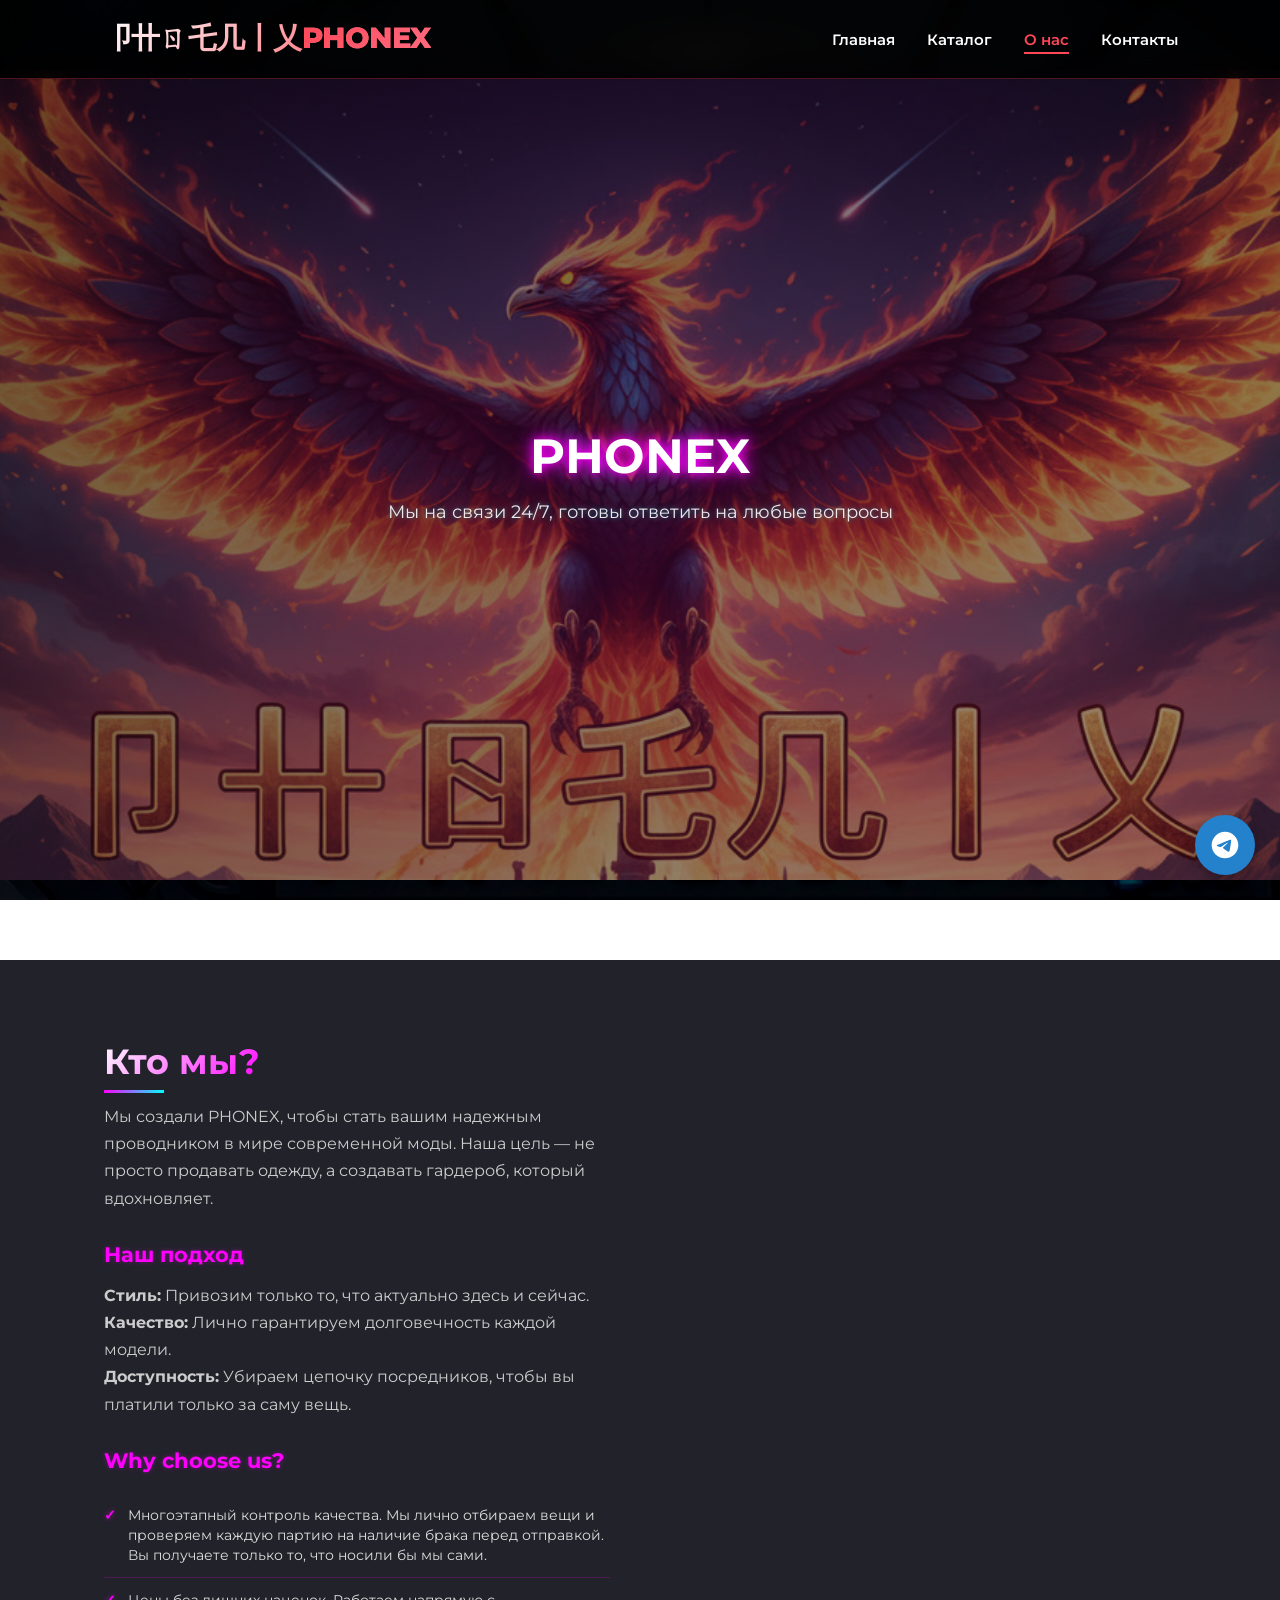
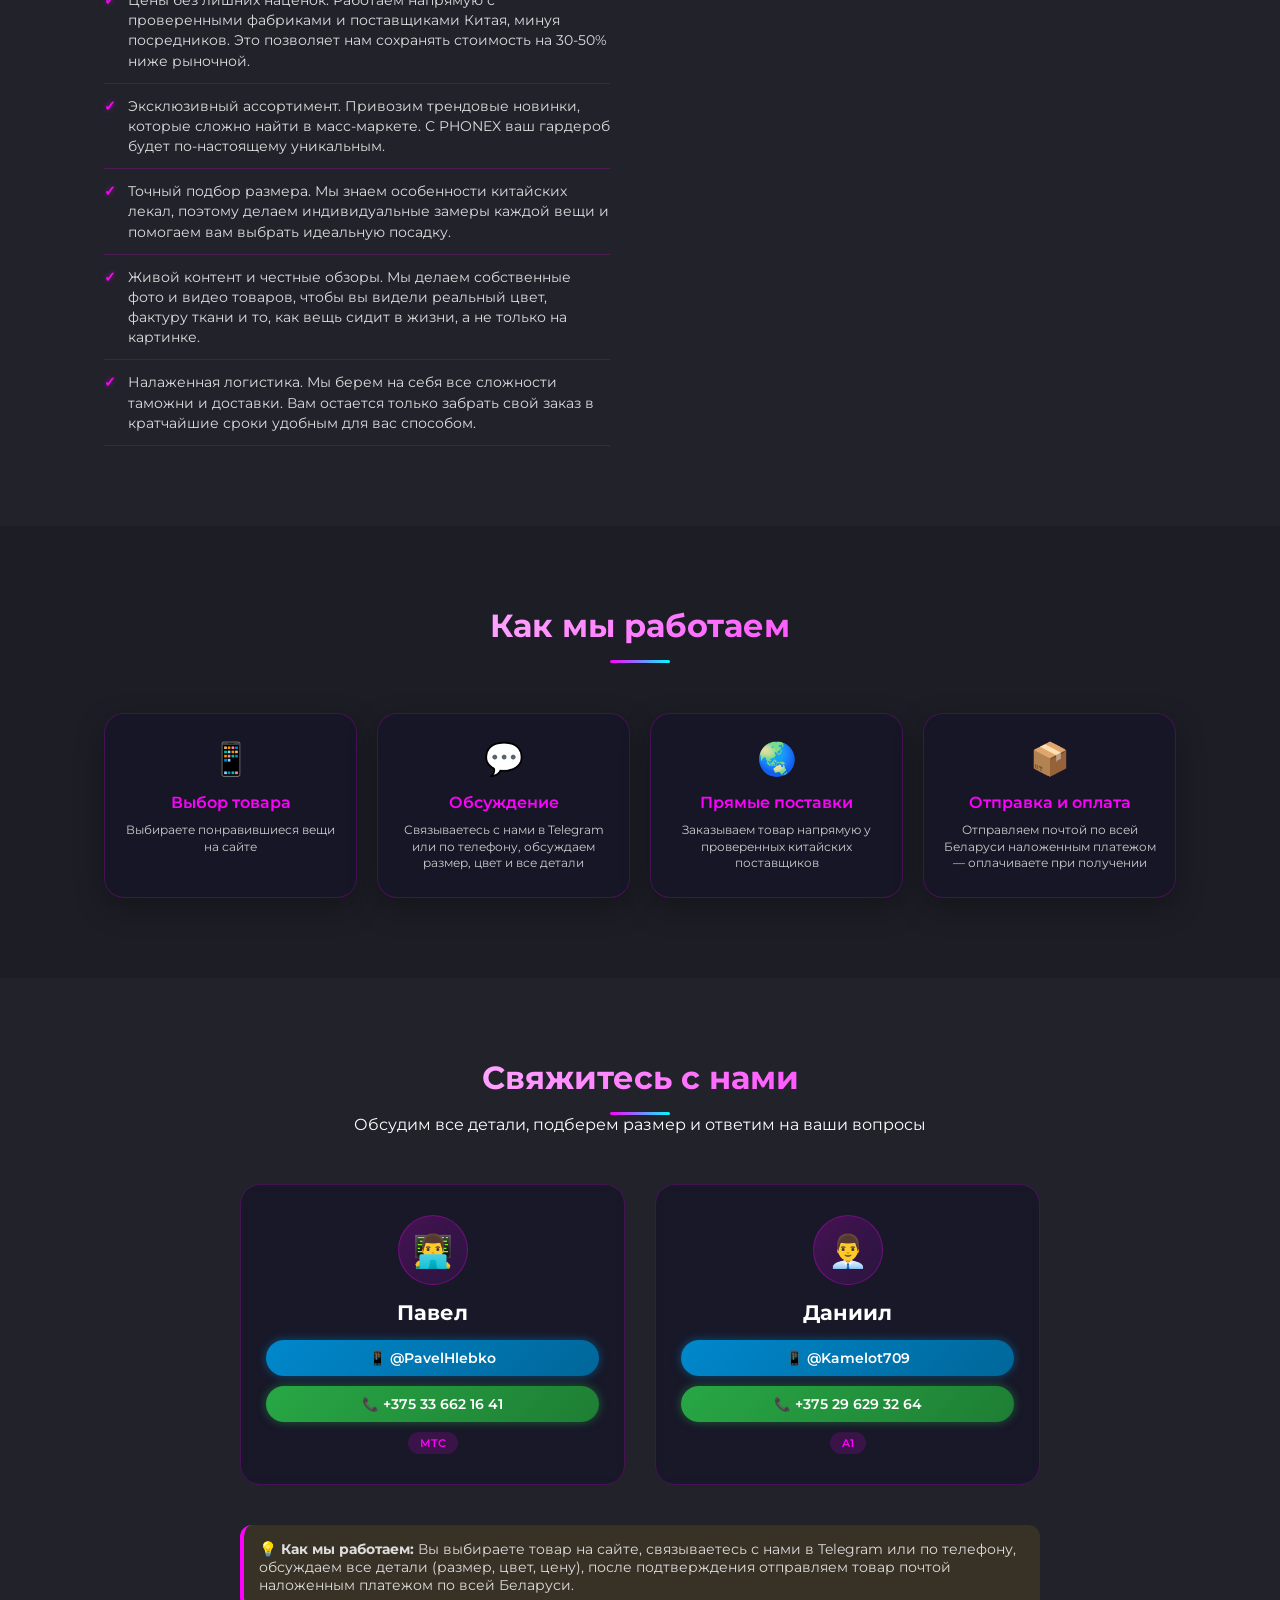
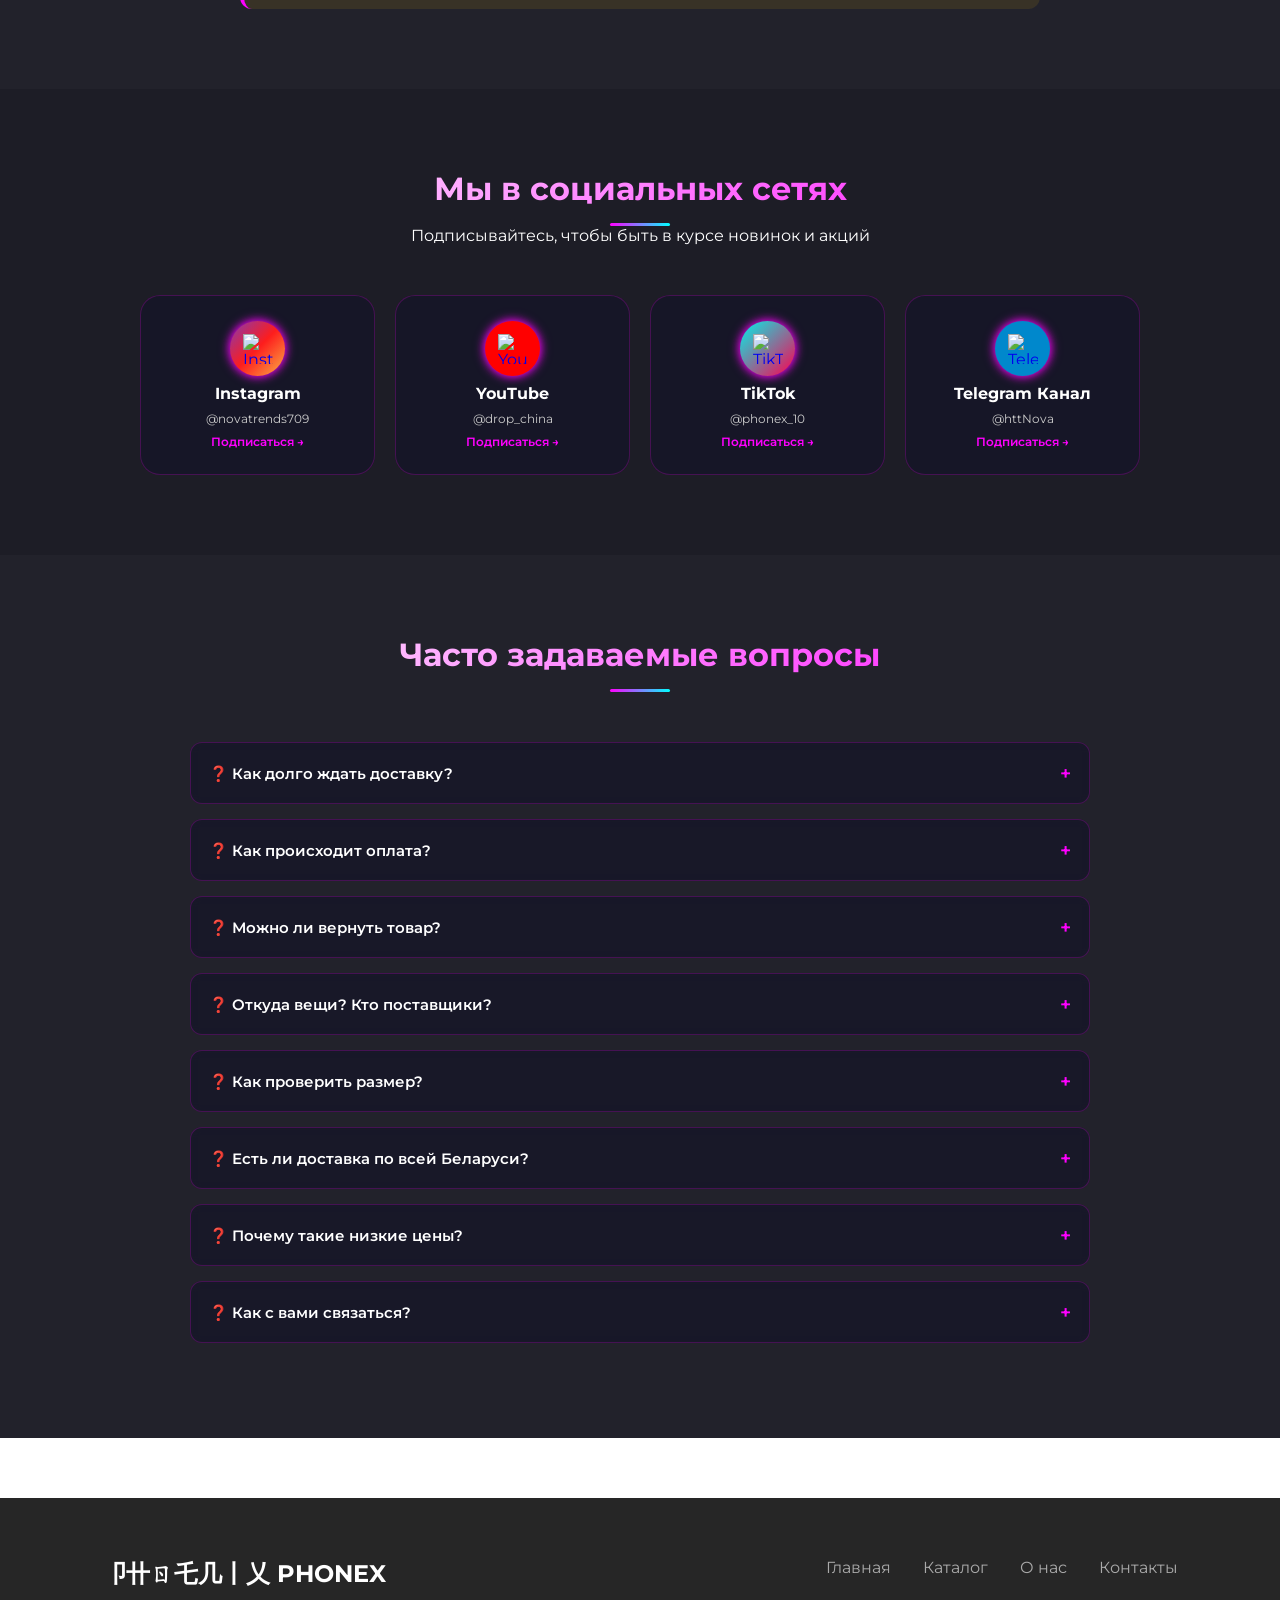
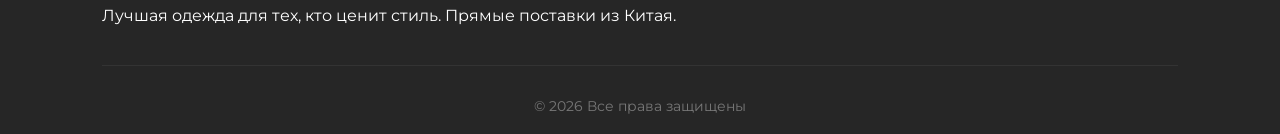
==== commit b4464d61: "Рефакторинг: рабочая корзина, призыв в бот, починка и адаптив" ====
--- a/contacts.html
+++ b/contacts.html
@@ -282,7 +282,7 @@
             }
         });
     </script>
-     <a href="https://t.me/PhoenixClothesbot" class="tg-floating-button" target="_blank" rel="noopener noreferrer">
+     <a href="https://t.me/PhoenixClothesBOT?start=menu" class="tg-floating-button" target="_blank" rel="noopener noreferrer">
         <svg viewBox="0 0 24 24" class="tg-icon">
             <path d="M12 2C6.48 2 2 6.48 2 12s4.48 10 10 10 10-4.48 10-10S17.52 2 12 2zm4.64 6.8c-.15 1.58-.8 5.42-1.13 7.19-.14.75-.42 1-.68 1.03-.58.05-1.02-.38-1.58-.75-.88-.58-1.38-.94-2.23-1.5-1-.65-.35-1.01.22-1.59.15-.15 2.71-2.48 2.76-2.69a.2.2 0 0 0-.05-.18c-.06-.05-.14-.03-.21-.02-.09.02-1.49.95-4.22 2.79-.4.27-.76.41-1.08.4-.36-.01-1.04-.2-1.55-.37-.63-.2-1.12-.31-1.08-.66.02-.18.27-.36.74-.55 2.92-1.27 4.86-2.11 5.83-2.51 2.78-1.16 3.35-1.36 3.73-1.36.08 0 .27.02.39.12.1.08.13.19.14.27-.01.06.01.24 0 .38z"/>
         </svg>
--- a/css/global.css
+++ b/css/global.css
@@ -136,7 +136,8 @@
 
 /* Hero секция - для главной страницы */
 .hero {
-    height: 90vh;
+    min-height: 78vh;
+    height: auto;
     background: rgba(0,0,0,0.3);
     display: flex;
     align-items: center;
@@ -145,6 +146,7 @@
     color: white;
     margin-bottom: 80px;
     margin-top: 70px;
+    padding: 90px 20px 60px;
     border-radius: 0;
 }
 
@@ -393,7 +395,7 @@
     transition: transform 0.3s ease, background-color 0.3s ease;
     
     /* Подключение анимации покачивания */
-    animation: tg-wobble 3.5s infinite ease-in-out;
+    animation: tg-wobble 1.5s infinite ease-in-out;
 }
 
 .tg-floating-button:hover {
@@ -422,7 +424,9 @@
    ===================================================================== */
 body.telegram-view .navbar,
 body.telegram-view .hero,
-body.telegram-view footer {
+body.telegram-view footer,
+body.telegram-view .mobile-action-bar,
+body.telegram-view .tg-floating-button {
     display: none !important;
 }
 
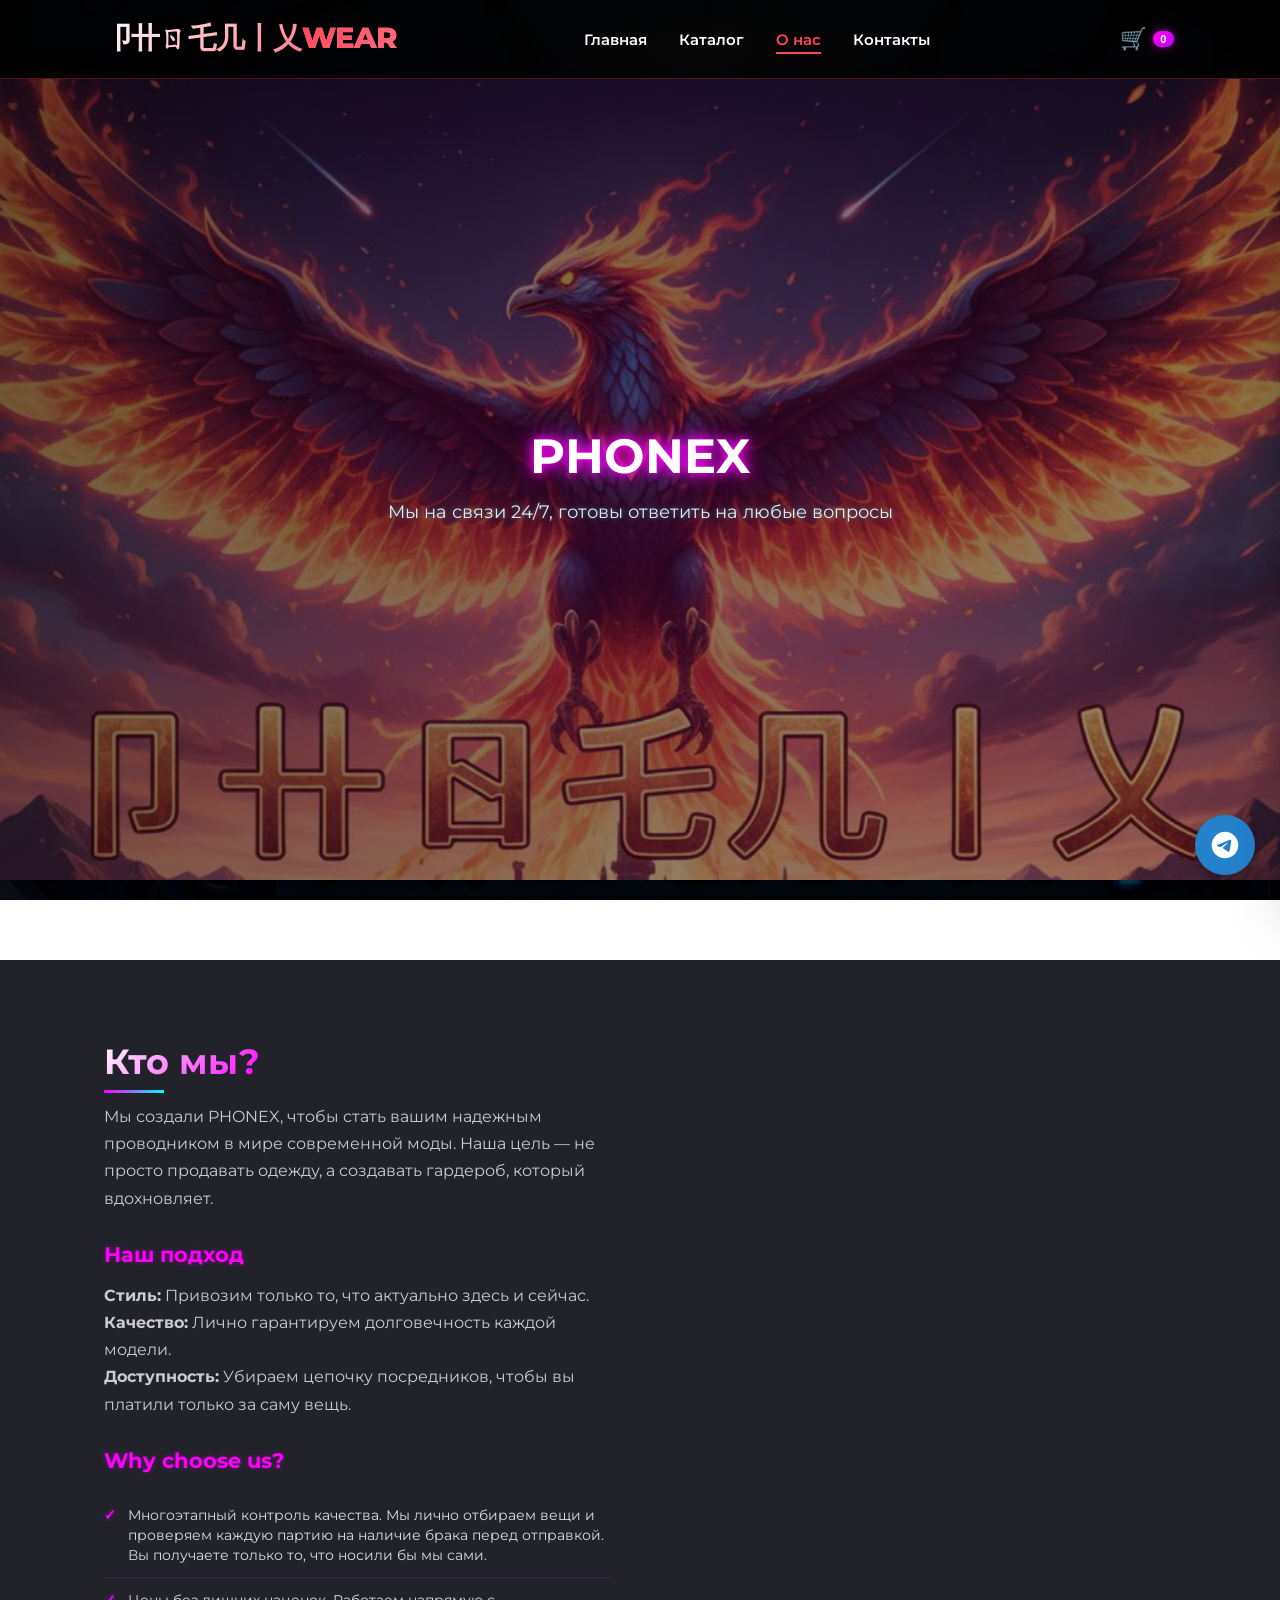
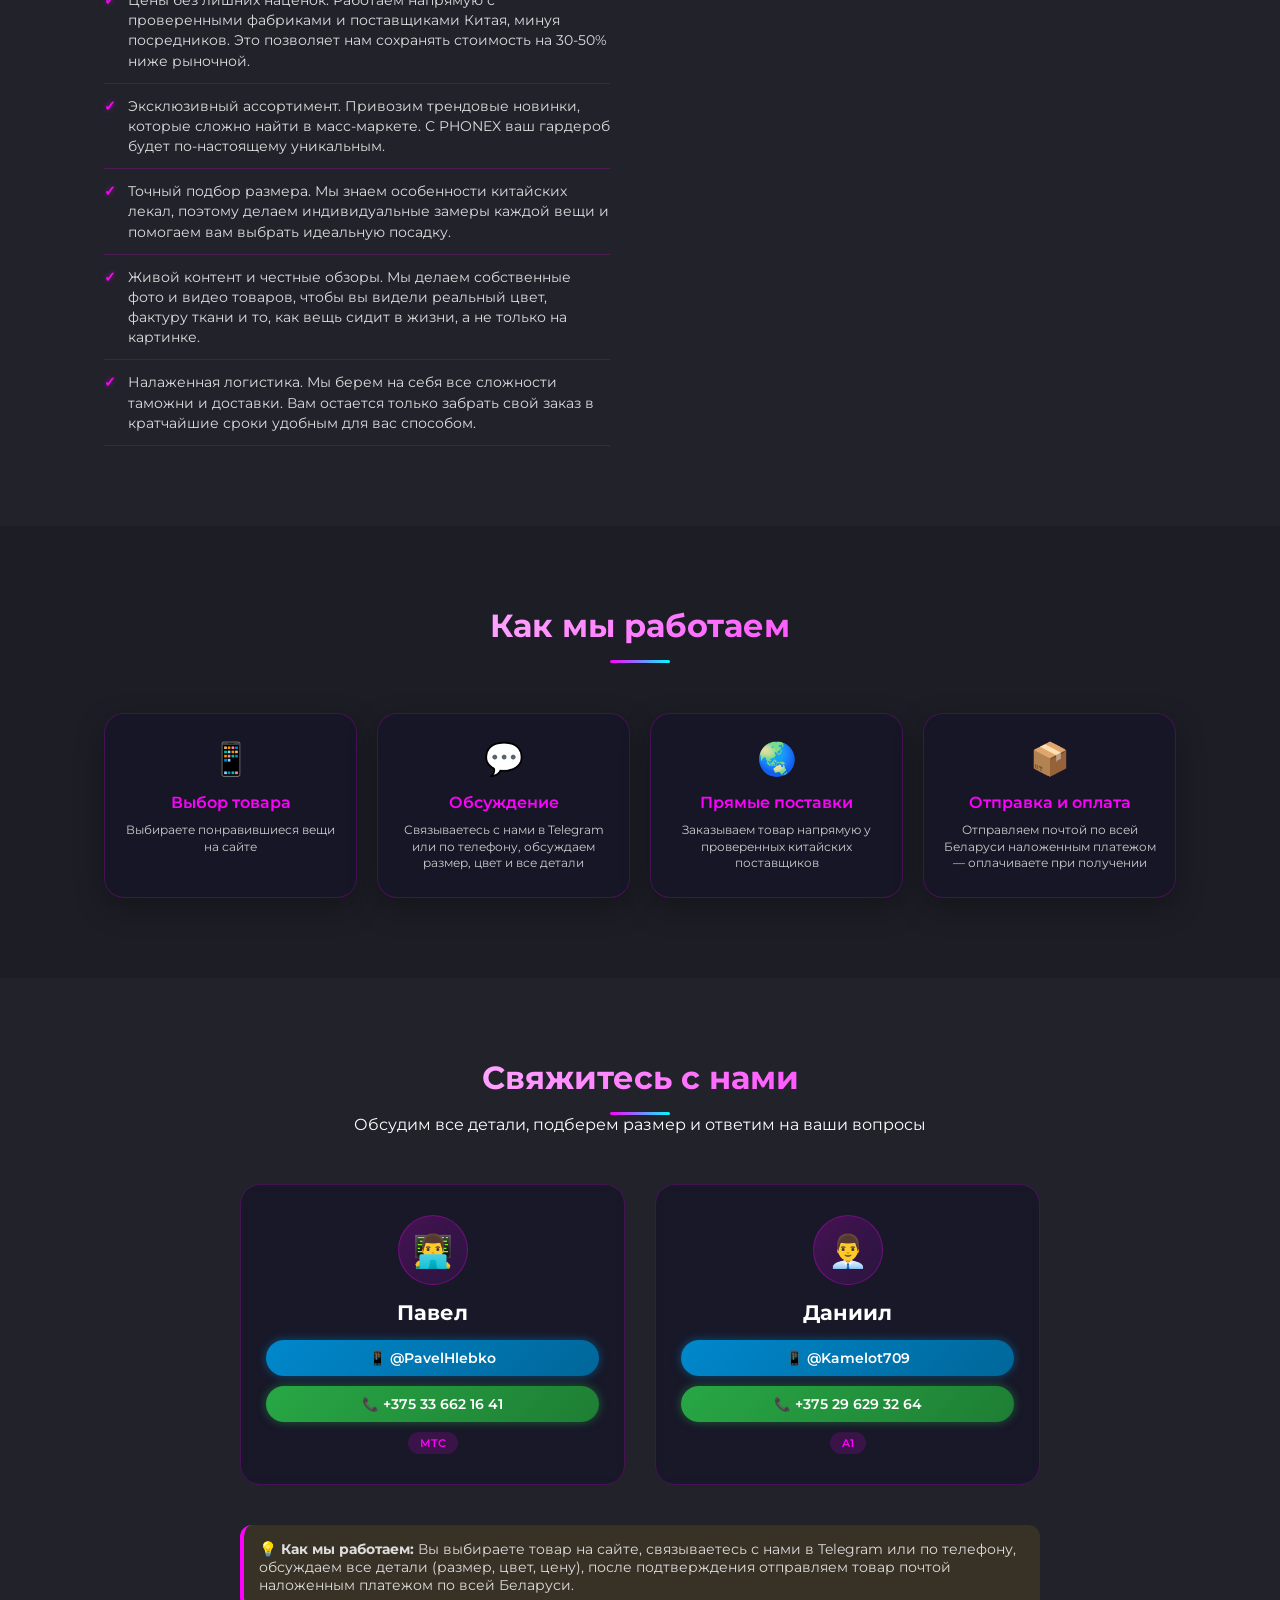
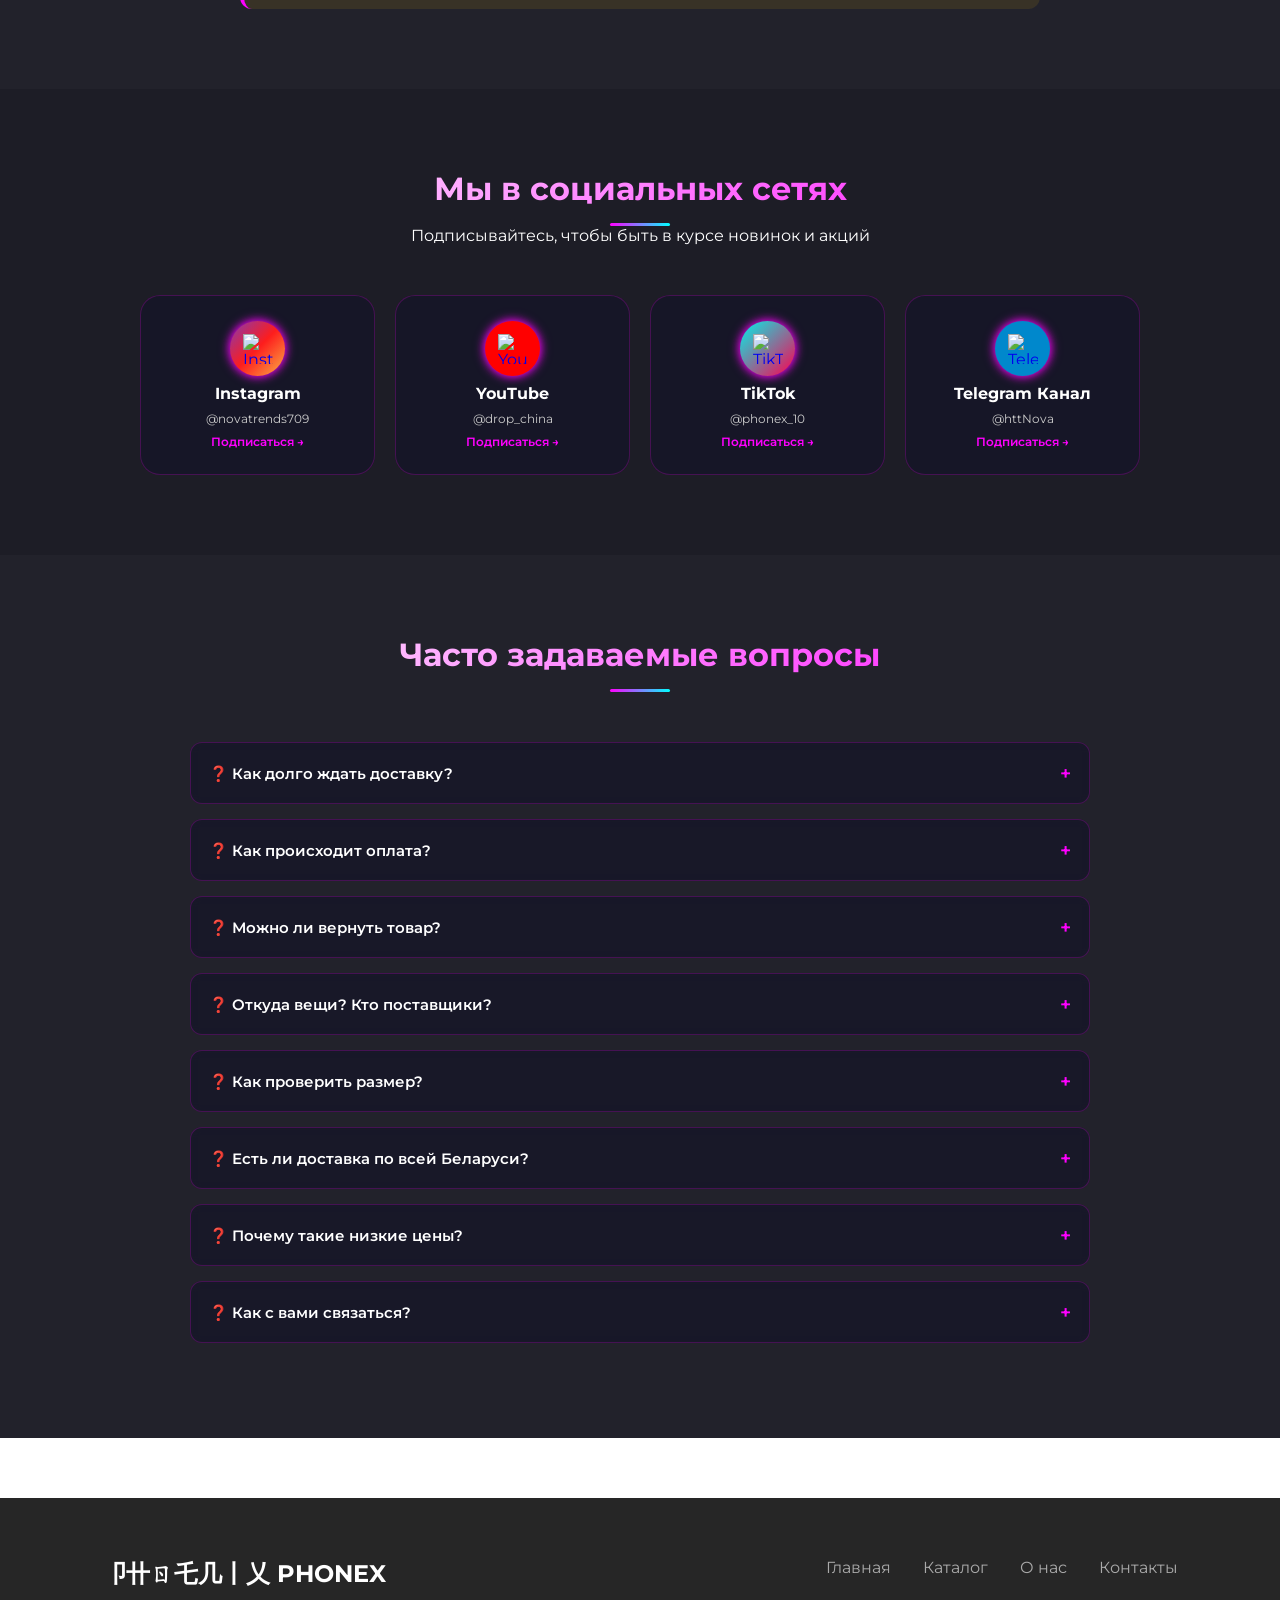
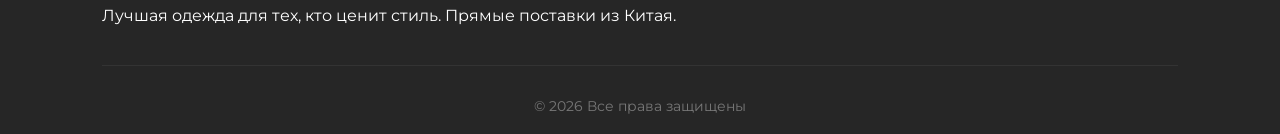
==== commit 5f3fa0be: "Единый набор на главной и «О нас» (логотип WEAR, корзина на обеих страницах)" ====
--- a/contacts.html
+++ b/contacts.html
@@ -12,18 +12,23 @@
 <body>
 
     <nav class="navbar">
-        <div class="logo">卩卄ㄖ乇几丨乂<span>PHONEX</span></div>
-        <div class="burger" id="burger">
-            <div></div>
-            <div></div>
-            <div></div>
-        </div>
+        <div class="logo">卩卄ㄖ乇几丨乂<span>WEAR</span></div>
         <ul class="nav-links" id="navLinks">
             <li><a href="index.html">Главная</a></li>
             <li><a href="index.html#catalog">Каталог</a></li>
             <li><a href="contacts.html" class="active">О нас</a></li>
             <li><a href="#contacts">Контакты</a></li>
         </ul>
+        <div class="navbar-actions">
+            <button id="cartBtn" class="cart-btn" aria-label="Открыть корзину">
+                🛒<span id="cartCount" class="cart-count">0</span>
+            </button>
+            <div class="burger" id="burger">
+                <div></div>
+                <div></div>
+                <div></div>
+            </div>
+        </div>
     </nav>
 
     <header class="hero">
@@ -241,6 +246,30 @@
         </div>
         <p class="copyright">&copy; 2026 Все права защищены</p>
     </footer>
+
+    <!-- Корзина (drawer) -->
+    <aside id="cartDrawer" class="cart-drawer" aria-hidden="true">
+        <div class="cart-drawer-content">
+            <div class="cart-header">
+                <h3>🛒 Ваша корзина</h3>
+                <button id="closeCart" class="close-cart" aria-label="Закрыть корзину">&times;</button>
+            </div>
+            <div id="cartItems" class="cart-items"></div>
+            <div class="cart-footer">
+                <div class="cart-total">Итого: <span id="cartTotal">0</span> ₽</div>
+                <button id="checkoutBot" class="checkout-bot-btn" type="button">🤖 Оформить в боте</button>
+                <button id="copyOrder" class="copy-order-btn" type="button">📋 Скопировать заказ</button>
+                <a id="goToBot" class="go-to-bot-btn" href="https://t.me/PhoenixClothesBOT?start=menu" target="_blank" rel="noopener noreferrer">Открыть @PhoenixClothesBOT</a>
+            </div>
+        </div>
+    </aside>
+    <div id="drawerOverlay" class="drawer-overlay"></div>
+
+    <!-- Нижняя липкая полоса (мобильная) -->
+    <div class="mobile-action-bar">
+        <button id="openCartMobile" class="mobile-cart-btn" type="button">🛒 <span id="cartCountMobile">0</span></button>
+        <a href="https://t.me/PhoenixClothesBOT?start=menu" class="mobile-bot-btn" target="_blank" rel="noopener noreferrer">🤖 Купить в боте</a>
+    </div>
 
     <script src="js/global.js"></script>
     <script>
--- a/css/global.css
+++ b/css/global.css
@@ -25,7 +25,7 @@
 /* === ФОНОВОЕ ИЗОБРАЖЕНИЕ ДЛЯ ВСЕГО САЙТА === */
 body {
     font-family: 'Montserrat', sans-serif;
-    background: url('../images/BackgroundMain.png') center/cover fixed no-repeat;
+    background: url('../images/BackgroundMain.webp') center/cover fixed no-repeat;
     color: #ffffff;
     scroll-behavior: smooth;
     overflow-x: hidden;
@@ -435,3 +435,206 @@
     padding-top: 20px !important;
     margin-top: 0 !important;
 }
+
+/* =====================================================================
+   ОБЩИЕ КОМПОНЕНТЫ: КОРЗИНА / MOBILE-BAR (для обеих страниц)
+   ===================================================================== */
+.navbar-actions {
+    display: flex;
+    align-items: center;
+    gap: 1.2rem;
+}
+
+.cart-btn {
+    background: transparent;
+    border: none;
+    color: #fff;
+    cursor: pointer;
+    font-size: 1.35rem;
+    display: flex;
+    align-items: center;
+    padding: 0 4px;
+    transition: 0.3s;
+}
+
+.cart-btn:hover { transform: scale(1.1); }
+
+.cart-count {
+    margin-left: 6px;
+    min-width: 20px;
+    background: linear-gradient(135deg, #ff00ff, #bf00ff);
+    color: #fff;
+    font-size: 0.7rem;
+    font-weight: 700;
+    padding: 2px 7px;
+    border-radius: 20px;
+    box-shadow: 0 0 10px rgba(255, 0, 255, 0.5);
+}
+
+.cart-drawer {
+    position: fixed;
+    top: 0;
+    right: 0;
+    height: 100%;
+    width: min(420px, 92vw);
+    background: rgba(10, 10, 25, 0.97);
+    backdrop-filter: blur(12px);
+    border-left: 1px solid rgba(255, 0, 255, 0.3);
+    box-shadow: -20px 0 60px rgba(0, 0, 0, 0.5);
+    transform: translateX(110%);
+    transition: transform 0.35s ease;
+    z-index: 1500;
+    display: flex;
+}
+
+.cart-drawer.open { transform: translateX(0); }
+
+.cart-drawer-content { display: flex; flex-direction: column; width: 100%; height: 100%; }
+
+.cart-header {
+    display: flex;
+    justify-content: space-between;
+    align-items: center;
+    padding: 20px;
+    border-bottom: 1px solid rgba(255, 0, 255, 0.2);
+}
+
+.cart-header h3 { font-size: 1.2rem; color: #fff; }
+
+.close-cart {
+    background: transparent;
+    border: none;
+    color: #fff;
+    font-size: 1.8rem;
+    cursor: pointer;
+    transition: 0.3s;
+}
+
+.close-cart:hover { color: #ff00ff; }
+
+.cart-items { flex: 1; overflow-y: auto; padding: 15px 20px; }
+
+.cart-empty { text-align: center; color: #aaa; padding: 40px 0; }
+
+.cart-item {
+    display: flex;
+    justify-content: space-between;
+    align-items: center;
+    padding: 12px 0;
+    border-bottom: 1px solid rgba(255, 255, 255, 0.08);
+    gap: 10px;
+}
+
+.cart-item-info { display: flex; flex-direction: column; }
+.cart-item-name { font-weight: 600; color: #fff; }
+.cart-item-price { color: #ff00ff; font-size: 0.9rem; font-weight: 600; }
+
+.cart-item-qty { display: flex; align-items: center; gap: 8px; }
+
+.qty-btn {
+    width: 28px;
+    height: 28px;
+    border-radius: 50%;
+    border: 1px solid rgba(255, 0, 255, 0.4);
+    background: transparent;
+    color: #fff;
+    cursor: pointer;
+    font-size: 1rem;
+    line-height: 1;
+    transition: 0.3s;
+}
+
+.qty-btn:hover { background: rgba(255, 0, 255, 0.2); box-shadow: 0 0 8px rgba(255, 0, 255, 0.5); }
+.qty-value { min-width: 22px; text-align: center; color: #fff; }
+
+.cart-footer {
+    border-top: 1px solid rgba(255, 0, 255, 0.2);
+    padding: 20px;
+    display: flex;
+    flex-direction: column;
+    gap: 10px;
+}
+
+.cart-total { text-align: center; font-size: 1.1rem; font-weight: 700; color: #fff; }
+.cart-total span { color: #ff00ff; font-size: 1.3rem; }
+
+.checkout-bot-btn {
+    background: linear-gradient(135deg, #ff00ff, #bf00ff);
+    color: #fff;
+    border: none;
+    border-radius: 50px;
+    padding: 14px;
+    font-weight: 700;
+    font-size: 1rem;
+    cursor: pointer;
+    box-shadow: 0 0 15px rgba(255, 0, 255, 0.5);
+    transition: 0.3s;
+}
+
+.checkout-bot-btn:hover { box-shadow: 0 0 25px rgba(255, 0, 255, 0.8); transform: translateY(-2px); }
+
+.copy-order-btn,
+.go-to-bot-btn {
+    background: transparent;
+    border: 1px solid rgba(255, 0, 255, 0.4);
+    color: #fff;
+    border-radius: 50px;
+    padding: 12px;
+    cursor: pointer;
+    font-weight: 600;
+    text-decoration: none;
+    text-align: center;
+    transition: 0.3s;
+}
+
+.copy-order-btn:hover,
+.go-to-bot-btn:hover { background: rgba(255, 0, 255, 0.15); }
+
+.drawer-overlay {
+    position: fixed;
+    inset: 0;
+    background: rgba(0, 0, 0, 0.6);
+    opacity: 0;
+    visibility: hidden;
+    transition: opacity 0.35s ease;
+    z-index: 1400;
+}
+
+.drawer-overlay.active { opacity: 1; visibility: visible; }
+
+.mobile-action-bar {
+    position: fixed;
+    bottom: 0;
+    left: 0;
+    right: 0;
+    display: none;
+    z-index: 1200;
+}
+
+.mobile-cart-btn,
+.mobile-bot-btn {
+    flex: 1;
+    border: none;
+    text-decoration: none;
+    padding: 16px;
+    font-weight: 700;
+    font-size: 1rem;
+}
+
+.mobile-cart-btn {
+    background: rgba(10, 10, 25, 0.96);
+    color: #fff;
+    backdrop-filter: blur(10px);
+}
+
+.mobile-bot-btn {
+    background: linear-gradient(135deg, #ff00ff, #bf00ff);
+    color: #fff;
+    box-shadow: 0 0 15px rgba(255, 0, 255, 0.5);
+}
+
+@media (max-width: 768px) {
+    .mobile-action-bar { display: flex; }
+    .tg-floating-button { display: none; }
+    body { padding-bottom: 78px; }
+}
